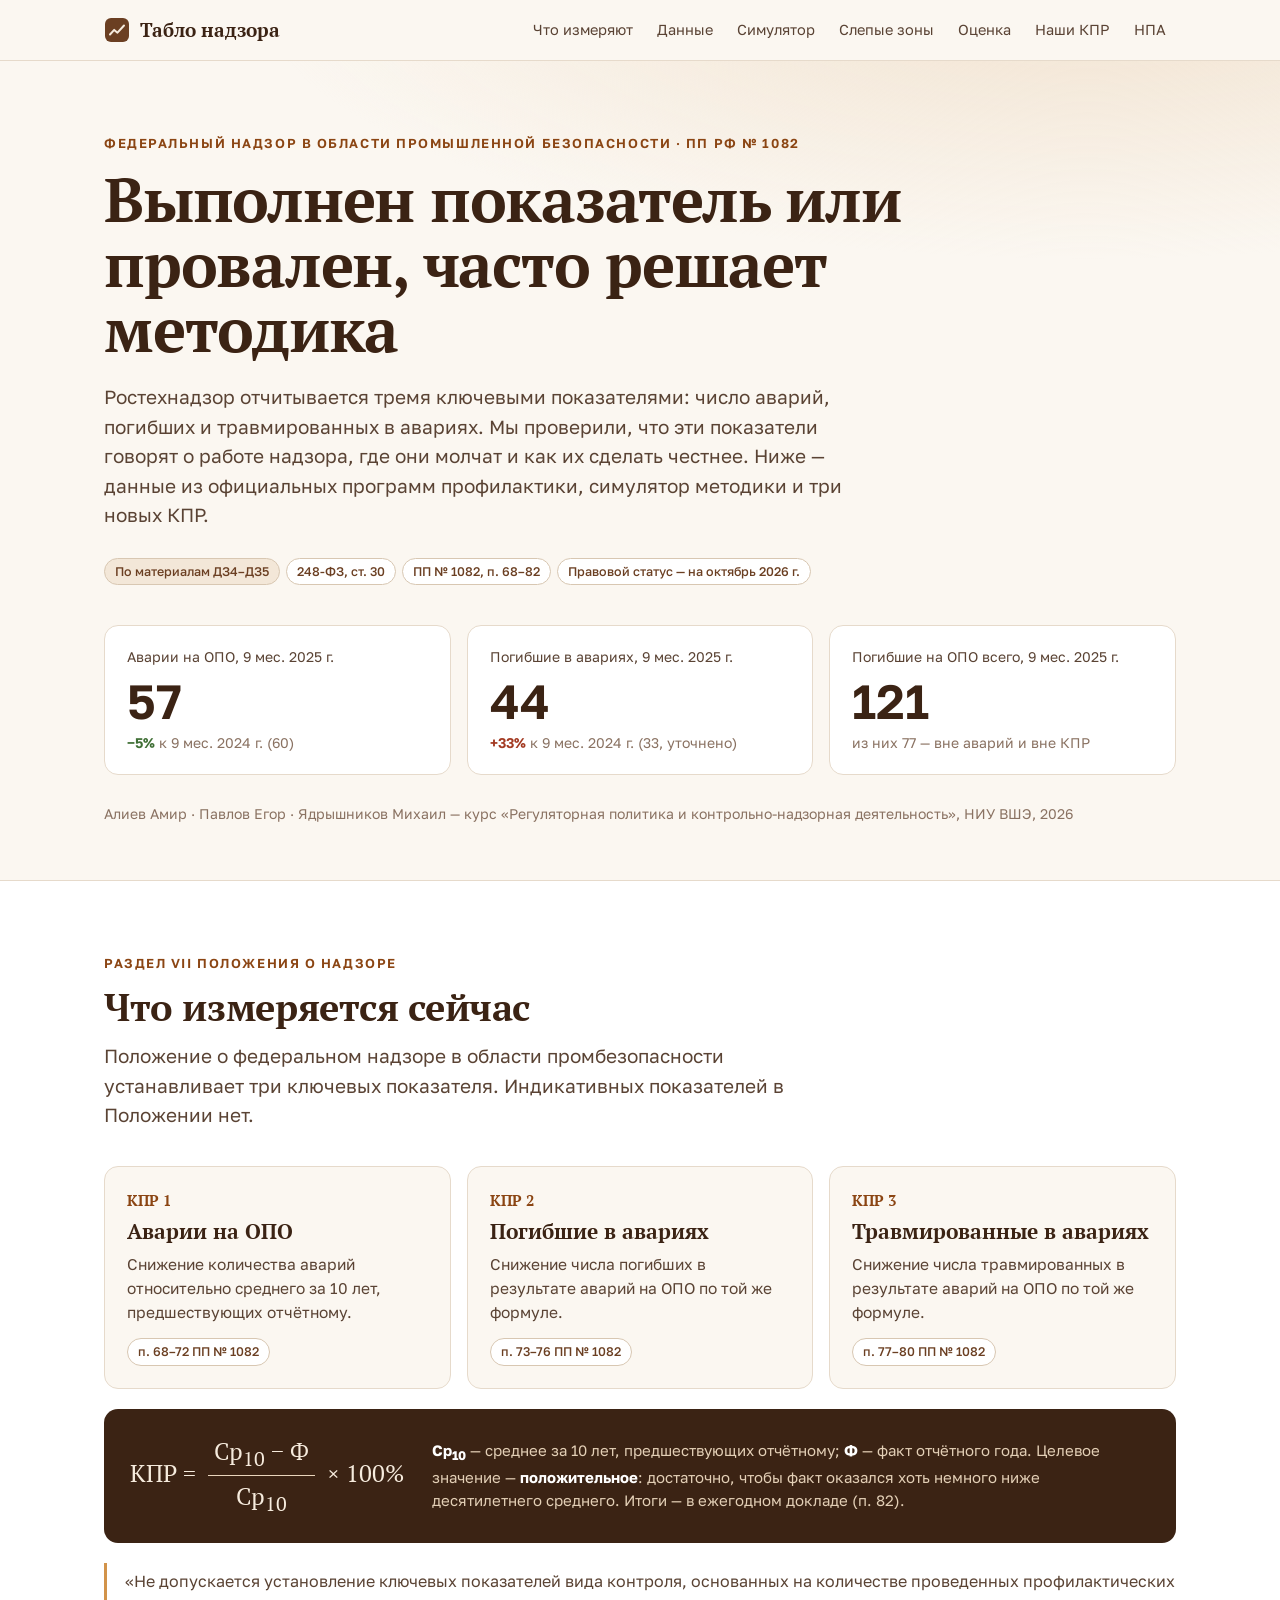
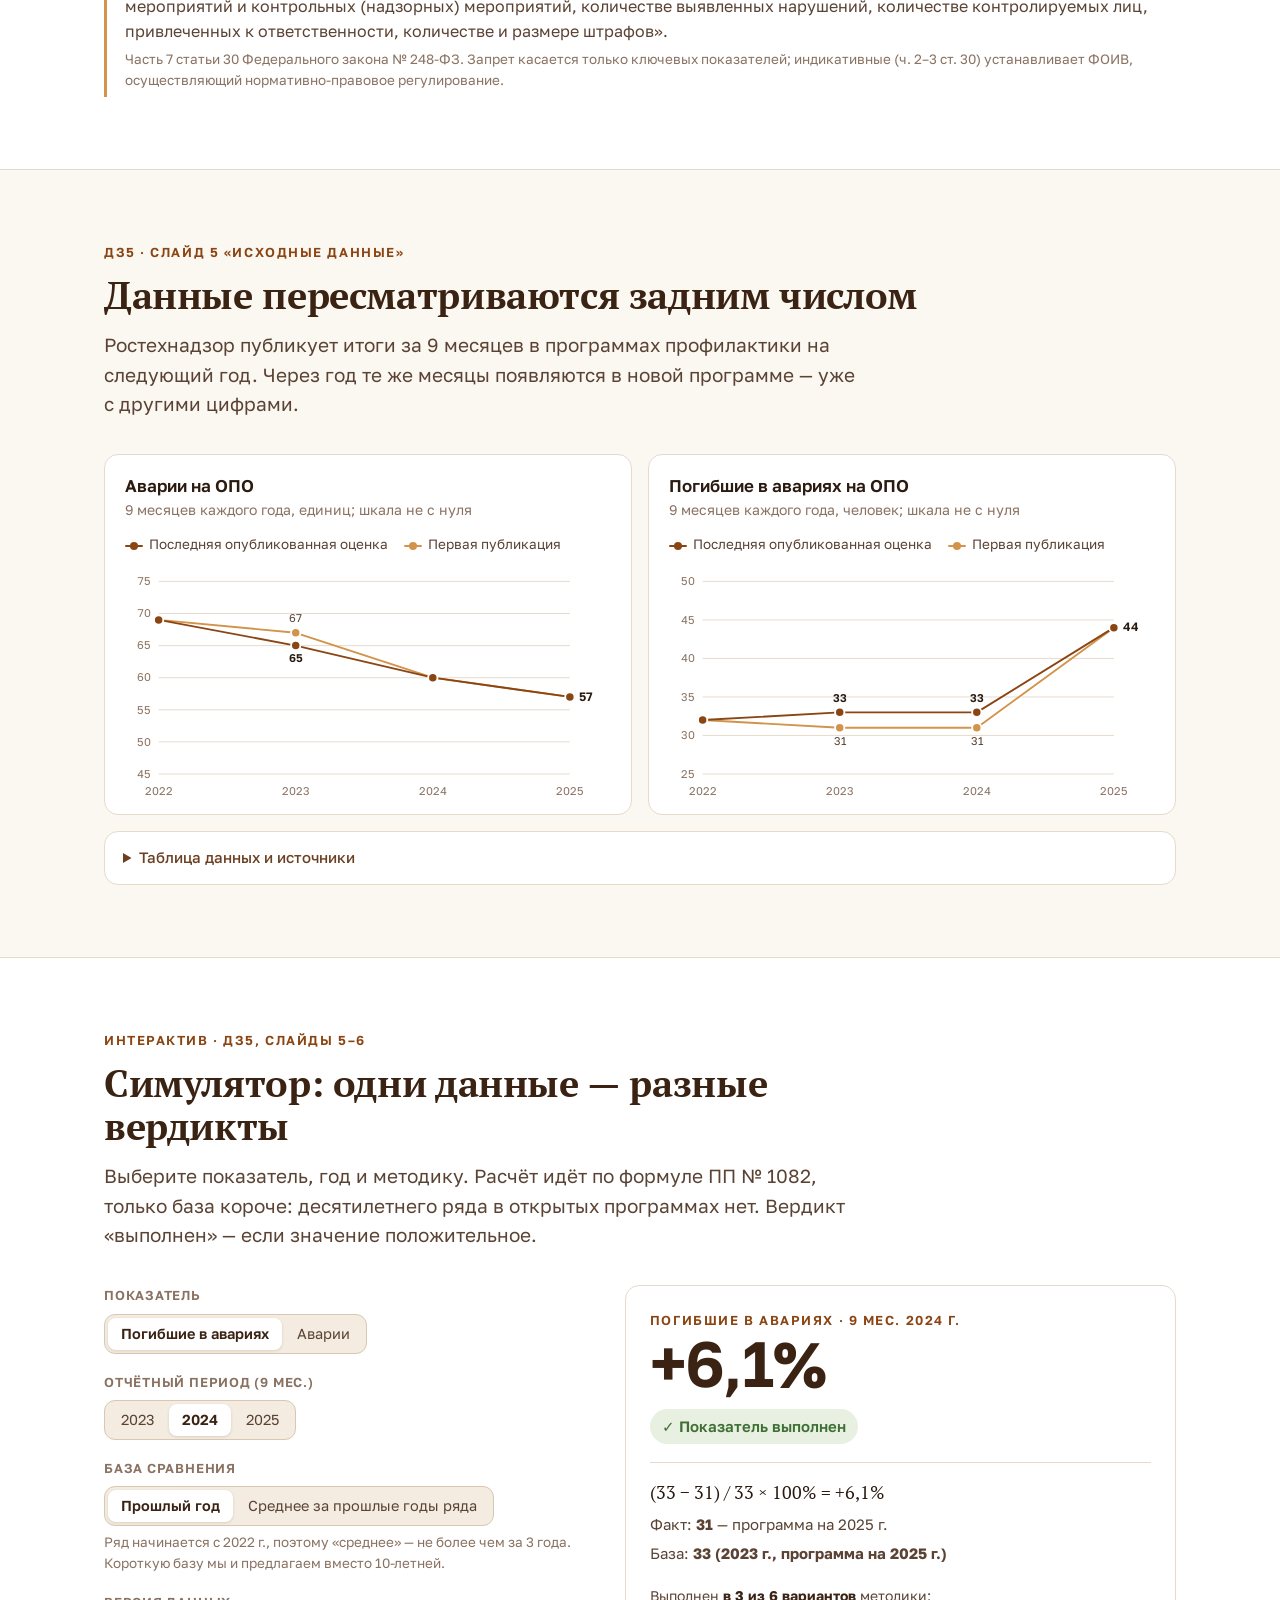
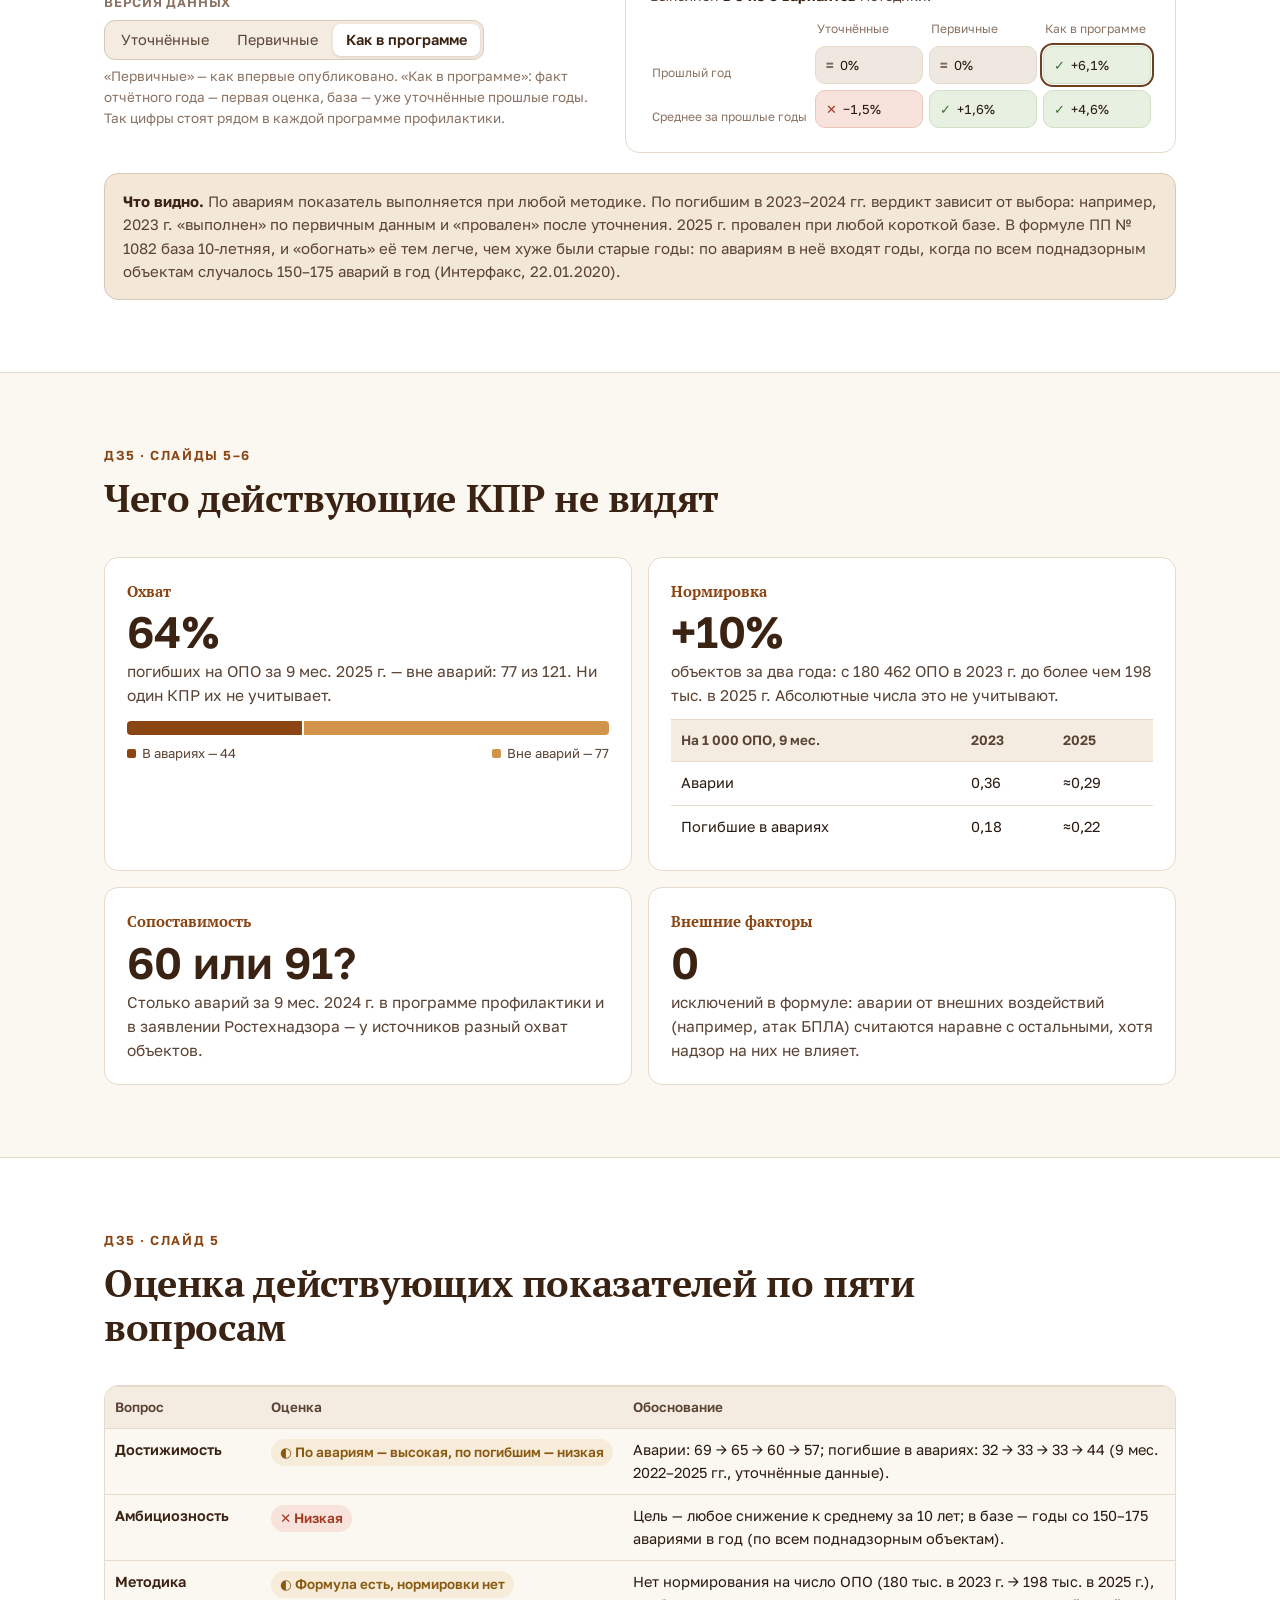
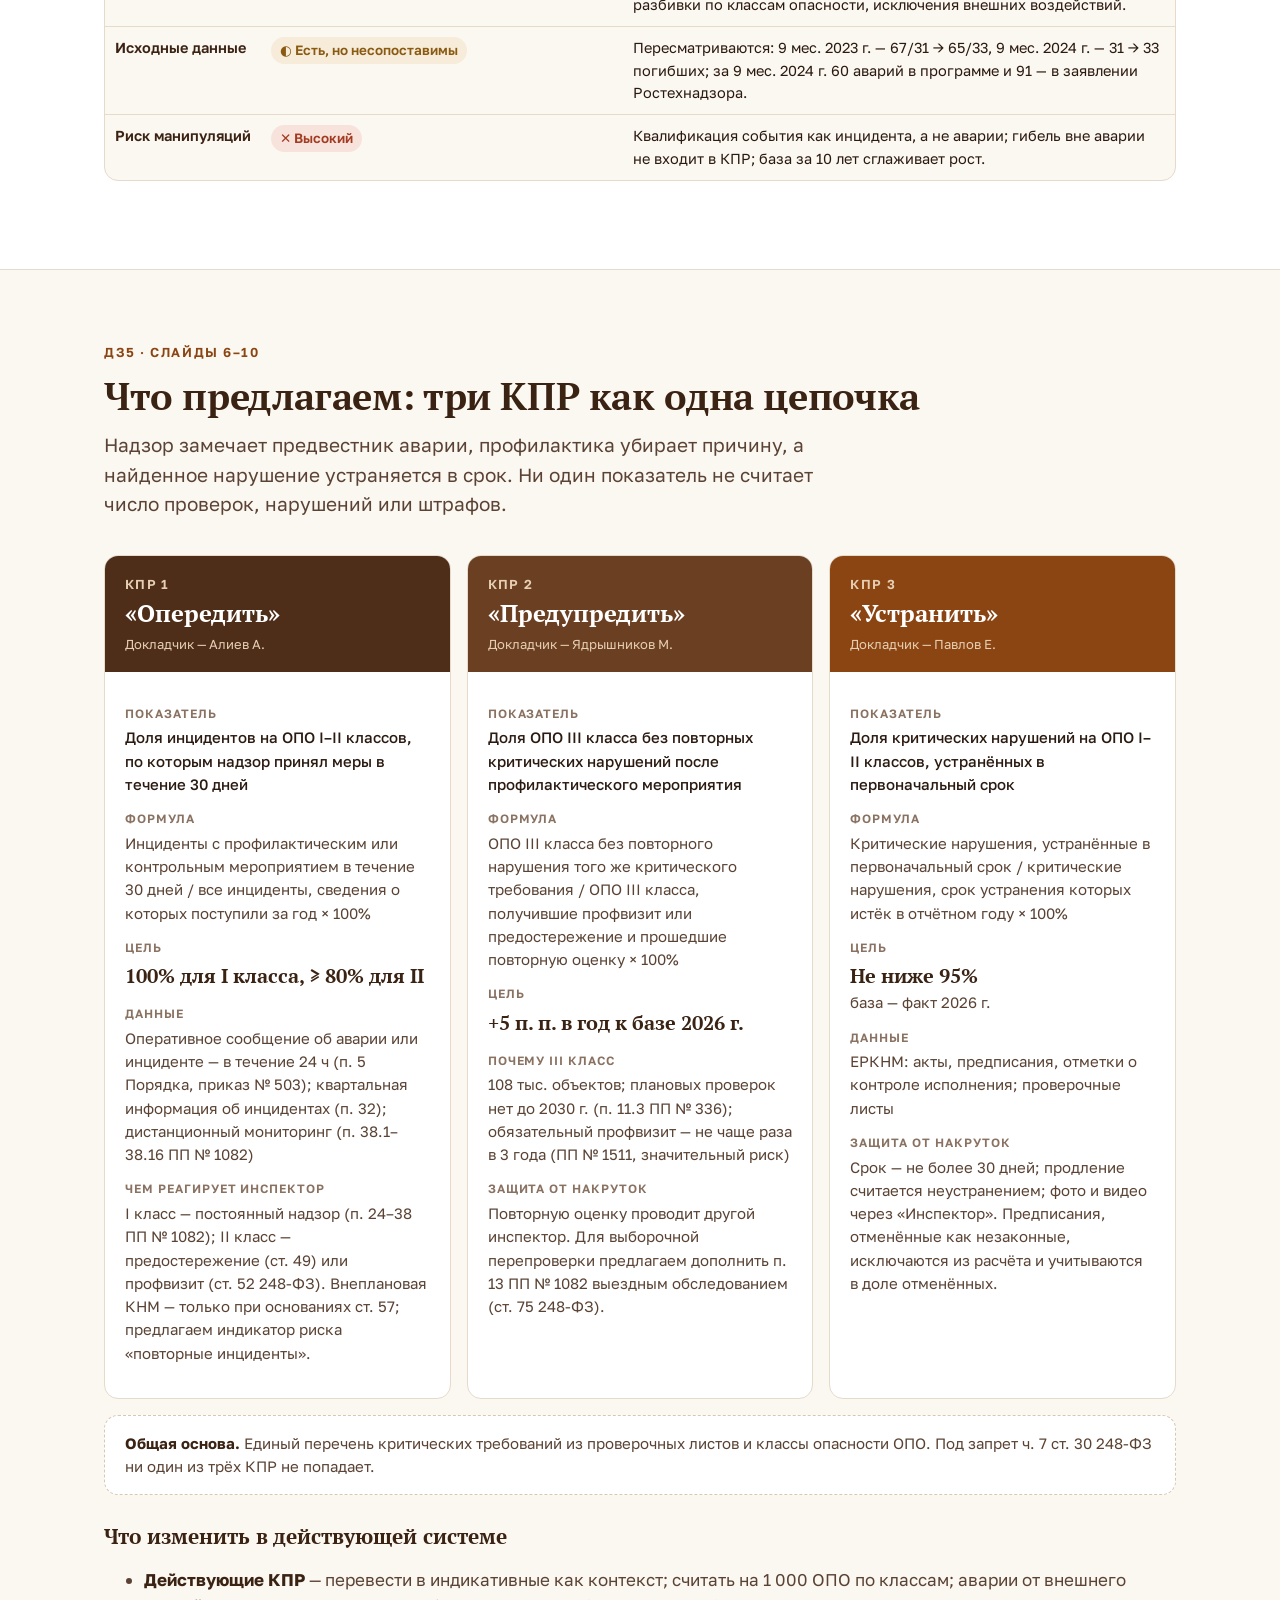
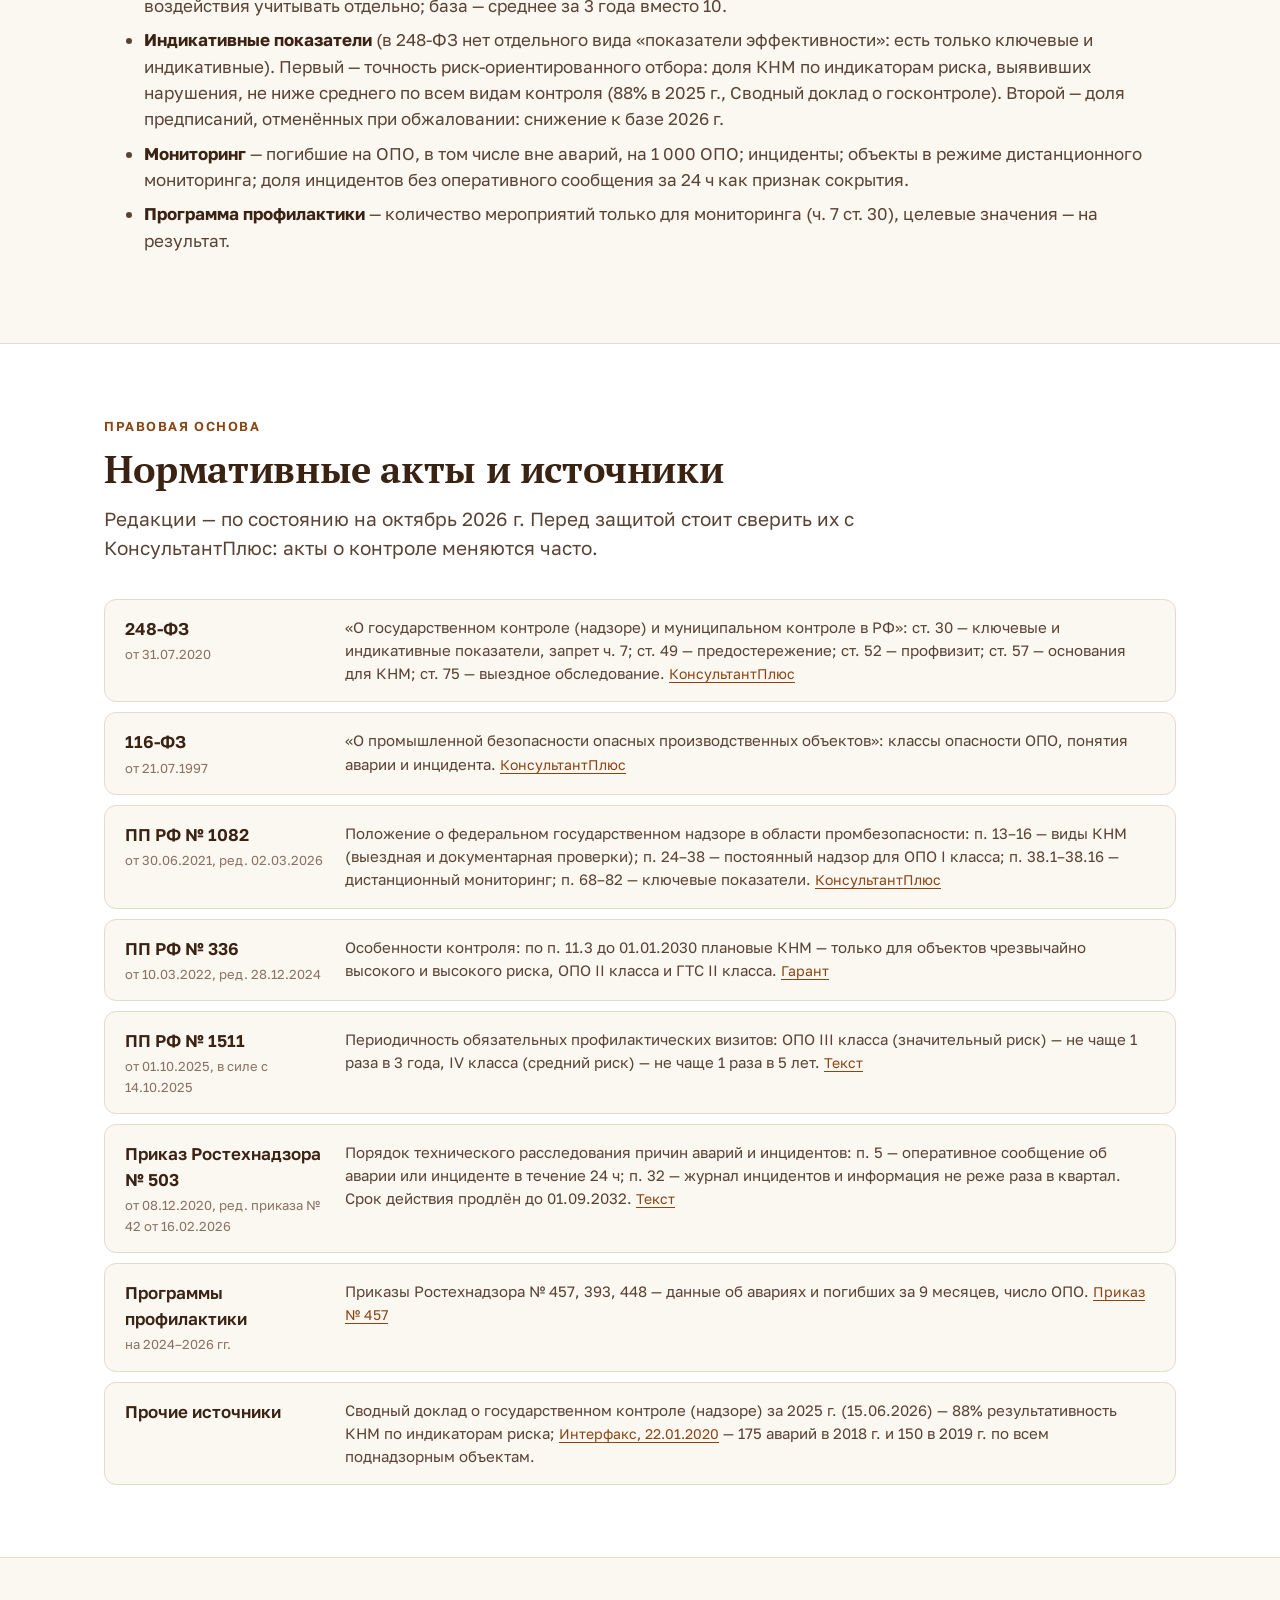
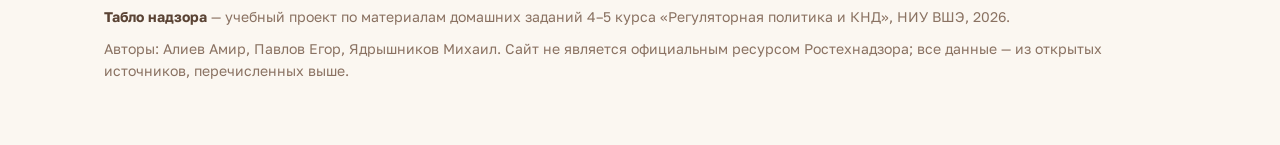
==== tablo-nadzora/index.html @ 127730d5 "Добавить «Табло надзора» — интерактивную оценку КПР надзора в области промбезопасности Co-Authored-B" ====
<!doctype html>
<html lang="ru">
<head>
<meta charset="utf-8">
<meta name="viewport" content="width=device-width, initial-scale=1">
<title>Табло надзора</title>
<meta name="description" content="Интерактивная оценка ключевых показателей федерального надзора в области промышленной безопасности (ПП РФ № 1082): данные, симулятор методики, предложения новых КПР.">
<meta name="color-scheme" content="light">
<link rel="preconnect" href="https://fonts.googleapis.com">
<link rel="preconnect" href="https://fonts.gstatic.com" crossorigin>
<link href="https://fonts.googleapis.com/css2?family=Golos+Text:wght@400;500;600;700&family=PT+Serif:wght@400;700&display=swap" rel="stylesheet">
<style>
:root{
  --bg:#FBF7F1; --surface:#FFFFFF; --surface-2:#F4ECE1; --surface-3:#EADCC9;
  --ink:#2A1A10; --ink-2:#5A4334; --muted:#8A7262; --hair:#E6DACB; --hair-2:#D8C7B2;
  --brown-900:#3B2314; --brown-800:#4E2E19; --brown-700:#6B3F22; --brown-600:#8B4513; --brown-400:#D2934A; --brown-100:#F3E7D8;
  --s1:#8B4513; --s2:#D2934A;
  --good:#3F6F35; --good-bg:#E8F0E1; --bad:#A33A22; --bad-bg:#F7E3DC; --zero:#7A6A5D; --zero-bg:#EFE8E0;
  --serif:'PT Serif', Georgia, serif; --sans:'Golos Text', system-ui, -apple-system, 'Segoe UI', Arial, sans-serif;
  --r:14px;
}
*{box-sizing:border-box}
html{scroll-behavior:smooth}
body{margin:0;background:var(--bg);color:var(--ink);font-family:var(--sans);font-size:17px;line-height:1.55;-webkit-font-smoothing:antialiased}
a{color:var(--brown-600);text-underline-offset:3px}
a:hover{color:var(--brown-900)}
.wrap{max-width:1120px;margin:0 auto;padding:0 24px}
h1,h2,h3{font-family:var(--serif);font-weight:700;color:var(--brown-900);margin:0}
h2{font-size:clamp(28px,4vw,38px);line-height:1.15;letter-spacing:-.01em}
h3{font-size:21px;line-height:1.25}
p{margin:0}
.eyebrow{font-size:13px;letter-spacing:.12em;text-transform:uppercase;font-weight:600;color:var(--brown-600)}
.lead{font-size:19px;color:var(--ink-2);max-width:760px}
.chip{display:inline-flex;align-items:center;gap:6px;font-size:12.5px;font-weight:500;color:var(--brown-700);background:var(--brown-100);border:1px solid var(--hair-2);border-radius:999px;padding:3px 10px;white-space:nowrap}
.chip.ref{background:var(--surface);}
.chips{display:flex;flex-wrap:wrap;gap:6px}

/* header */
header.top{position:sticky;top:0;z-index:20;background:rgba(251,247,241,.92);backdrop-filter:saturate(1.2) blur(8px);border-bottom:1px solid var(--hair)}
header.top .wrap{display:flex;align-items:center;gap:24px;height:60px}
.brand{display:flex;align-items:center;gap:10px;font-family:var(--serif);font-weight:700;font-size:19px;color:var(--brown-900);text-decoration:none;white-space:nowrap}
.brand svg{flex:none}
nav.sections{display:flex;gap:4px;overflow-x:auto;scrollbar-width:none;margin-left:auto}
nav.sections::-webkit-scrollbar{display:none}
nav.sections a{font-size:14.5px;color:var(--ink-2);text-decoration:none;padding:6px 10px;border-radius:8px;white-space:nowrap}
nav.sections a:hover{background:var(--surface-2);color:var(--brown-900)}

/* hero */
.hero{padding:72px 0 56px;border-bottom:1px solid var(--hair);background:
  radial-gradient(1200px 400px at 85% -10%, #F1E2CF 0%, rgba(241,226,207,0) 70%), var(--bg)}
.hero h1{font-size:clamp(36px,6vw,62px);line-height:1.05;letter-spacing:-.02em;margin:14px 0 20px;max-width:900px}
.hero .lead{margin-bottom:28px}
.tiles{display:grid;grid-template-columns:repeat(3,1fr);gap:16px;margin-top:40px}
.tile{background:var(--surface);border:1px solid var(--hair);border-radius:var(--r);padding:20px 22px}
.tile .lbl{font-size:14px;color:var(--ink-2)}
.tile .val{font-size:48px;font-weight:600;line-height:1.05;margin:8px 0 6px;color:var(--brown-900)}
.tile .delta{font-size:14px;color:var(--muted)}
.delta .up-bad{color:var(--bad);font-weight:600}
.delta .down-good{color:var(--good);font-weight:600}
.byline{margin-top:28px;font-size:14px;color:var(--muted)}

section.block{padding:72px 0;border-bottom:1px solid var(--hair)}
section.block.alt{background:var(--surface)}
.sec-head{display:grid;gap:12px;margin-bottom:36px;max-width:820px}

/* cards */
.grid3{display:grid;grid-template-columns:repeat(3,1fr);gap:16px}
.grid2{display:grid;grid-template-columns:repeat(2,1fr);gap:16px}
.card{background:var(--surface);border:1px solid var(--hair);border-radius:var(--r);padding:22px}
.alt .card{background:var(--bg)}
.card .num{font-family:var(--serif);font-size:15px;color:var(--brown-600);font-weight:700;margin-bottom:6px}
.card p{color:var(--ink-2);font-size:15.5px;margin-top:8px}
.card .chips{margin-top:14px}

.formula{margin-top:20px;background:var(--brown-900);color:#F6EBDD;border-radius:var(--r);padding:24px 26px;display:grid;grid-template-columns:auto 1fr;gap:28px;align-items:center}
.formula .f{font-family:var(--serif);font-size:clamp(18px,2.4vw,24px);white-space:nowrap}
.formula .f .frac{display:inline-flex;flex-direction:column;align-items:center;vertical-align:middle;margin:0 6px}
.formula .f .frac span:first-child{border-bottom:1.5px solid #E9D5BC;padding:0 6px 2px}
.formula .f .frac span:last-child{padding:2px 6px 0}
.formula .note{font-size:15px;color:#E3CFB6}
.formula .note b{color:#fff}

.quote{margin-top:20px;border-left:3px solid var(--brown-400);padding:6px 0 6px 18px;color:var(--ink-2);font-size:16px}
.quote cite{display:block;font-style:normal;font-size:13.5px;color:var(--muted);margin-top:6px}

/* charts */
.chart-card{background:var(--surface);border:1px solid var(--hair);border-radius:var(--r);padding:20px 20px 12px}
.chart-card h3{font-family:var(--sans);font-size:17px;font-weight:600;color:var(--ink)}
.chart-card .sub{font-size:14px;color:var(--muted);margin-top:2px}
.legend{display:flex;gap:16px;flex-wrap:wrap;font-size:13.5px;color:var(--ink-2);margin:14px 0 4px}
.legend i{display:inline-block;width:18px;height:2px;border-radius:2px;vertical-align:middle;margin-right:6px;position:relative}
.legend i::after{content:"";position:absolute;left:5px;top:-3px;width:8px;height:8px;border-radius:50%;background:inherit}
.chart{position:relative}
.chart svg{display:block;width:100%;height:auto;overflow:visible}
.chart .axis text{font-size:12px;fill:var(--muted);font-variant-numeric:tabular-nums}
.chart .grid line{stroke:var(--hair);stroke-width:1}
.tip{position:absolute;pointer-events:none;background:var(--brown-900);color:#F6EBDD;font-size:13px;line-height:1.45;padding:9px 11px;border-radius:9px;min-width:190px;opacity:0;transform:translate(-50%,-110%);transition:opacity .12s;box-shadow:0 6px 20px rgba(59,35,20,.18);z-index:5}
.tip b{color:#fff}
.tip .row{display:flex;justify-content:space-between;gap:14px}
.tip .k{display:inline-block;width:8px;height:8px;border-radius:50%;margin-right:6px}
.tip .src{color:#D9C2A6;font-size:12px;margin-top:4px}
.toolbar{display:flex;flex-wrap:wrap;gap:12px 20px;align-items:center;margin-bottom:18px}
.toolbar .lab{font-size:14px;color:var(--ink-2);font-weight:500}

details.table{margin-top:16px;background:var(--surface);border:1px solid var(--hair);border-radius:var(--r);padding:0 18px}
details.table summary{cursor:pointer;padding:14px 0;font-size:15px;font-weight:500;color:var(--brown-700)}
table{width:100%;border-collapse:collapse;font-size:14.5px}
th,td{text-align:left;padding:10px 10px;border-top:1px solid var(--hair);vertical-align:top}
th{font-weight:600;color:var(--ink-2);background:var(--surface-2);font-size:13.5px}
td.n{font-variant-numeric:tabular-nums;white-space:nowrap}
.tbl-wrap{overflow-x:auto;margin-bottom:16px}

/* segmented control */
.seg{display:inline-flex;background:var(--surface-2);border:1px solid var(--hair-2);border-radius:11px;padding:3px;gap:2px;flex-wrap:wrap}
.seg button{font:inherit;font-size:14.5px;border:0;background:transparent;color:var(--ink-2);padding:7px 13px;border-radius:8px;cursor:pointer;line-height:1.25;text-align:left}
.seg button:hover{color:var(--brown-900);background:rgba(255,255,255,.6)}
.seg button[aria-pressed="true"]{background:var(--surface);color:var(--brown-900);font-weight:600;box-shadow:0 1px 3px rgba(59,35,20,.14)}
.seg button:focus-visible,.cell:focus-visible{outline:2px solid var(--brown-600);outline-offset:2px}

/* simulator */
.sim{display:grid;grid-template-columns:minmax(0,1fr) minmax(0,1.1fr);gap:20px;align-items:start}
.controls{display:grid;gap:18px}
.ctl .lab{display:block;font-size:13px;letter-spacing:.06em;text-transform:uppercase;color:var(--muted);font-weight:600;margin-bottom:8px}
.ctl .hint{font-size:13.5px;color:var(--muted);margin-top:6px}
.result{background:var(--surface);border:1px solid var(--hair);border-radius:var(--r);padding:24px}
.result .big{font-size:64px;font-weight:600;line-height:1;color:var(--brown-900);letter-spacing:-.02em}
.verdict{display:inline-flex;align-items:center;gap:8px;font-weight:600;font-size:15px;padding:6px 12px;border-radius:999px;margin-top:14px}
.verdict.ok{background:var(--good-bg);color:var(--good)}
.verdict.fail{background:var(--bad-bg);color:var(--bad)}
.verdict.zero{background:var(--zero-bg);color:var(--zero)}
.calc{margin-top:18px;font-size:15px;color:var(--ink-2);border-top:1px solid var(--hair);padding-top:16px;display:grid;gap:6px}
.calc .f{font-family:var(--serif);font-size:18px;color:var(--ink)}
.calc small{color:var(--muted);font-size:13px}
.matrix{margin-top:20px}
.matrix .mh{font-size:14px;color:var(--ink-2);margin-bottom:10px}
.matrix .mh b{color:var(--brown-900)}
.mgrid{display:grid;grid-template-columns:auto repeat(3,1fr);gap:6px;font-size:13px}
.mgrid .hd{color:var(--muted);font-size:12px;padding:4px 2px;align-self:end;line-height:1.25}
.cell{border:1px solid var(--hair);border-radius:10px;padding:8px 10px;background:var(--surface);cursor:pointer;font:inherit;font-size:13px;text-align:left;display:flex;align-items:center;gap:6px;font-variant-numeric:tabular-nums;color:var(--ink)}
.cell.ok{background:var(--good-bg);border-color:#CFE0C4}
.cell.fail{background:var(--bad-bg);border-color:#EBC8BC}
.cell.zero{background:var(--zero-bg)}
.cell.sel{outline:2px solid var(--brown-700);outline-offset:1px}
.cell .ic{font-weight:700}
.cell.ok .ic{color:var(--good)} .cell.fail .ic{color:var(--bad)} .cell.zero .ic{color:var(--zero)}
.callout{margin-top:20px;background:var(--brown-100);border:1px solid var(--hair-2);border-radius:var(--r);padding:16px 18px;font-size:15px;color:var(--ink-2)}
.callout b{color:var(--brown-900)}

/* blind spots */
.spot .big{font-size:44px;font-weight:600;line-height:1.05;color:var(--brown-900);margin:6px 0 4px}
.stack{display:flex;height:14px;gap:2px;margin:14px 0 8px}
.stack span{display:block;height:100%}
.stack span:first-child{border-radius:4px 0 0 4px}
.stack span:last-child{border-radius:0 4px 4px 0}
.stack-l{display:flex;justify-content:space-between;font-size:13px;color:var(--ink-2);gap:10px}
.stack-l i{display:inline-block;width:9px;height:9px;border-radius:2px;margin-right:6px;vertical-align:0}

/* assessment table */
.assess td:first-child{font-weight:600;color:var(--brown-900);white-space:nowrap}
.mark{display:inline-flex;align-items:center;gap:6px;font-weight:600;font-size:13.5px;padding:3px 9px;border-radius:999px;white-space:nowrap}
.mark.ok{background:var(--good-bg);color:var(--good)}
.mark.mid{background:#F6ECD9;color:#8A5A12}
.mark.fail{background:var(--bad-bg);color:var(--bad)}

/* proposals */
.chain{display:grid;grid-template-columns:repeat(3,1fr);gap:16px;position:relative}
.kpr{background:var(--surface);border:1px solid var(--hair);border-radius:var(--r);overflow:hidden;display:flex;flex-direction:column}
.kpr .hd{background:var(--brown-800);color:#F6EBDD;padding:18px 20px}
.kpr:nth-child(2) .hd{background:var(--brown-700)}
.kpr:nth-child(3) .hd{background:var(--brown-600)}
.kpr .hd .n{font-size:13px;letter-spacing:.1em;text-transform:uppercase;color:#E6CFB2;font-weight:600}
.kpr .hd h3{color:#fff;font-size:24px;margin-top:4px}
.kpr .hd .who{font-size:13px;color:#E6CFB2;margin-top:6px}
.kpr .bd{padding:18px 20px;display:grid;gap:14px;font-size:15px;color:var(--ink-2)}
.kpr dt{font-size:12px;letter-spacing:.08em;text-transform:uppercase;color:var(--muted);font-weight:600;margin-bottom:3px}
.kpr dd{margin:0}
.kpr dd.def{color:var(--ink);font-weight:500}
.kpr .target{font-family:var(--serif);font-size:20px;color:var(--brown-900);font-weight:700}
.basis{margin-top:16px;background:var(--surface);border:1px dashed var(--hair-2);border-radius:var(--r);padding:16px 20px;font-size:15px;color:var(--ink-2)}
.basis b{color:var(--brown-900)}
.recs{margin-top:28px}
.recs li{margin:8px 0;color:var(--ink-2)}
.recs li b{color:var(--brown-900)}

/* law */
.law-list{display:grid;gap:10px}
.law{display:grid;grid-template-columns:200px 1fr;gap:20px;background:var(--surface);border:1px solid var(--hair);border-radius:12px;padding:16px 20px}
.alt .law{background:var(--bg)}
.law .ttl{font-weight:600;color:var(--brown-900)}
.law .ttl small{display:block;font-weight:400;color:var(--muted);font-size:13px;margin-top:2px}
.law .txt{font-size:15px;color:var(--ink-2)}
.law .txt a{font-size:14px}

footer{padding:48px 0 64px;font-size:14px;color:var(--muted)}
footer .wrap{display:grid;gap:10px}
footer b{color:var(--ink-2)}

@media (max-width:900px){
  .tiles,.grid3,.chain{grid-template-columns:1fr}
  .grid2,.sim{grid-template-columns:1fr}
  .formula{grid-template-columns:1fr;gap:14px}
  .law{grid-template-columns:1fr;gap:6px}
  nav.sections{display:none}
}
@media (max-width:560px){
  .wrap{padding:0 16px}
  body{font-size:16px}
  .hero{padding:44px 0 40px}
  section.block{padding:52px 0}
  .tile .val{font-size:40px}
  .result .big{font-size:52px}
  .formula .f{white-space:normal}
  .mgrid{grid-template-columns:repeat(3,1fr)}
  .mgrid .hd.rowh{grid-column:1/-1;padding-top:8px}
  .mgrid .hd.corner{display:none}
  .seg{display:flex}
  .seg button{flex:1 1 auto}
}
@media (prefers-reduced-motion:reduce){html{scroll-behavior:auto}.tip{transition:none}}
</style>
</head>
<body>

<header class="top">
  <div class="wrap">
    <a class="brand" href="#top" aria-label="Табло надзора — в начало">
      <svg width="26" height="26" viewBox="0 0 26 26" aria-hidden="true"><rect x="1" y="1" width="24" height="24" rx="6" fill="#6B3F22"/><path d="M6 17.5l4.2-4.6 3.3 2.8L20 8.5" fill="none" stroke="#F6EBDD" stroke-width="2" stroke-linecap="round" stroke-linejoin="round"/></svg>
      Табло надзора
    </a>
    <nav class="sections" aria-label="Разделы">
      <a href="#kpr">Что измеряют</a>
      <a href="#data">Данные</a>
      <a href="#sim">Симулятор</a>
      <a href="#spots">Слепые зоны</a>
      <a href="#assess">Оценка</a>
      <a href="#ours">Наши КПР</a>
      <a href="#law">НПА</a>
    </nav>
  </div>
</header>

<main id="top">
<section class="hero">
  <div class="wrap">
    <div class="eyebrow">Федеральный надзор в области промышленной безопасности · ПП РФ № 1082</div>
    <h1>Выполнен показатель или провален, часто решает методика</h1>
    <p class="lead">Ростехнадзор отчитывается тремя ключевыми показателями: число аварий, погибших и травмированных в авариях. Мы проверили, что эти показатели говорят о работе надзора, где они молчат и как их сделать честнее. Ниже — данные из официальных программ профилактики, симулятор методики и три новых КПР.</p>
    <div class="chips">
      <span class="chip">По материалам ДЗ4–ДЗ5</span>
      <span class="chip ref">248-ФЗ, ст. 30</span>
      <span class="chip ref">ПП № 1082, п. 68–82</span>
      <span class="chip ref">Правовой статус — на октябрь 2026 г.</span>
    </div>

    <div class="tiles" role="list">
      <div class="tile" role="listitem">
        <div class="lbl">Аварии на ОПО, 9 мес. 2025 г.</div>
        <div class="val">57</div>
        <div class="delta"><span class="down-good">−5%</span> к 9 мес. 2024 г. (60)</div>
      </div>
      <div class="tile" role="listitem">
        <div class="lbl">Погибшие в авариях, 9 мес. 2025 г.</div>
        <div class="val">44</div>
        <div class="delta"><span class="up-bad">+33%</span> к 9 мес. 2024 г. (33, уточнено)</div>
      </div>
      <div class="tile" role="listitem">
        <div class="lbl">Погибшие на ОПО всего, 9 мес. 2025 г.</div>
        <div class="val">121</div>
        <div class="delta">из них 77 — вне аварий и вне КПР</div>
      </div>
    </div>
    <p class="byline">Алиев Амир · Павлов Егор · Ядрышников Михаил — курс «Регуляторная политика и контрольно-надзорная деятельность», НИУ ВШЭ, 2026</p>
  </div>
</section>

<section class="block alt" id="kpr">
  <div class="wrap">
    <div class="sec-head">
      <div class="eyebrow">Раздел VII Положения о надзоре</div>
      <h2>Что измеряется сейчас</h2>
      <p class="lead">Положение о федеральном надзоре в области промбезопасности устанавливает три ключевых показателя. Индикативных показателей в Положении нет.</p>
    </div>
    <div class="grid3">
      <div class="card">
        <div class="num">КПР 1</div>
        <h3>Аварии на ОПО</h3>
        <p>Снижение количества аварий относительно среднего за 10 лет, предшествующих отчётному.</p>
        <div class="chips"><span class="chip ref">п. 68–72 ПП № 1082</span></div>
      </div>
      <div class="card">
        <div class="num">КПР 2</div>
        <h3>Погибшие в авариях</h3>
        <p>Снижение числа погибших в результате аварий на ОПО по той же формуле.</p>
        <div class="chips"><span class="chip ref">п. 73–76 ПП № 1082</span></div>
      </div>
      <div class="card">
        <div class="num">КПР 3</div>
        <h3>Травмированные в авариях</h3>
        <p>Снижение числа травмированных в результате аварий на ОПО по той же формуле.</p>
        <div class="chips"><span class="chip ref">п. 77–80 ПП № 1082</span></div>
      </div>
    </div>

    <div class="formula" role="group" aria-label="Формула ключевых показателей">
      <div class="f">КПР =
        <span class="frac"><span>Ср<sub>10</sub> − Ф</span><span>Ср<sub>10</sub></span></span> × 100%
      </div>
      <div class="note"><b>Ср<sub>10</sub></b> — среднее за 10 лет, предшествующих отчётному; <b>Ф</b> — факт отчётного года. Целевое значение — <b>положительное</b>: достаточно, чтобы факт оказался хоть немного ниже десятилетнего среднего. Итоги — в ежегодном докладе (п. 82).</div>
    </div>

    <div class="quote">«Не допускается установление ключевых показателей вида контроля, основанных на количестве проведенных профилактических мероприятий и контрольных (надзорных) мероприятий, количестве выявленных нарушений, количестве контролируемых лиц, привлеченных к ответственности, количестве и размере штрафов».
      <cite>Часть 7 статьи 30 Федерального закона № 248-ФЗ. Запрет касается только ключевых показателей; индикативные (ч. 2–3 ст. 30) устанавливает ФОИВ, осуществляющий нормативно-правовое регулирование.</cite>
    </div>
  </div>
</section>

<section class="block" id="data">
  <div class="wrap">
    <div class="sec-head">
      <div class="eyebrow">ДЗ5 · слайд 5 «Исходные данные»</div>
      <h2>Данные пересматриваются задним числом</h2>
      <p class="lead">Ростехнадзор публикует итоги за 9 месяцев в программах профилактики на следующий год. Через год те же месяцы появляются в новой программе — уже с другими цифрами.</p>
    </div>
    <div class="grid2">
      <div class="chart-card">
        <h3>Аварии на ОПО</h3>
        <div class="sub">9 месяцев каждого года, единиц; шкала не с нуля</div>
        <div class="legend"><span><i style="background:var(--s1)"></i>Последняя опубликованная оценка</span><span><i style="background:var(--s2)"></i>Первая публикация</span></div>
        <div class="chart" id="ch-acc"></div>
      </div>
      <div class="chart-card">
        <h3>Погибшие в авариях на ОПО</h3>
        <div class="sub">9 месяцев каждого года, человек; шкала не с нуля</div>
        <div class="legend"><span><i style="background:var(--s1)"></i>Последняя опубликованная оценка</span><span><i style="background:var(--s2)"></i>Первая публикация</span></div>
        <div class="chart" id="ch-dead"></div>
      </div>
    </div>
    <details class="table">
      <summary>Таблица данных и источники</summary>
      <div class="tbl-wrap">
      <table>
        <thead><tr><th>Период</th><th>Аварии: первая публикация</th><th>Аварии: последняя</th><th>Погибшие: первая публикация</th><th>Погибшие: последняя</th><th>Где опубликовано</th></tr></thead>
        <tbody id="data-tbody"></tbody>
      </table>
      </div>
      <p style="font-size:13.5px;color:var(--muted);margin-bottom:16px">Источник: программы профилактики рисков причинения вреда Ростехнадзора на 2024, 2025 и 2026 гг. (приказы № 457, 393, 448). Для 2022 г. и аварий 2024–2025 гг. пересмотров в этих программах мы не нашли — последняя оценка совпадает с первой.</p>
    </details>
  </div>
</section>

<section class="block alt" id="sim">
  <div class="wrap">
    <div class="sec-head">
      <div class="eyebrow">Интерактив · ДЗ5, слайды 5–6</div>
      <h2>Симулятор: одни данные — разные вердикты</h2>
      <p class="lead">Выберите показатель, год и методику. Расчёт идёт по формуле ПП № 1082, только база короче: десятилетнего ряда в открытых программах нет. Вердикт «выполнен» — если значение положительное.</p>
    </div>

    <div class="sim">
      <div class="controls">
        <div class="ctl">
          <span class="lab" id="l-ind">Показатель</span>
          <div class="seg" role="group" aria-labelledby="l-ind" data-k="ind">
            <button type="button" data-v="dead" aria-pressed="true">Погибшие в авариях</button>
            <button type="button" data-v="acc" aria-pressed="false">Аварии</button>
          </div>
        </div>
        <div class="ctl">
          <span class="lab" id="l-year">Отчётный период (9 мес.)</span>
          <div class="seg" role="group" aria-labelledby="l-year" data-k="year">
            <button type="button" data-v="2023" aria-pressed="false">2023</button>
            <button type="button" data-v="2024" aria-pressed="true">2024</button>
            <button type="button" data-v="2025" aria-pressed="false">2025</button>
          </div>
        </div>
        <div class="ctl">
          <span class="lab" id="l-base">База сравнения</span>
          <div class="seg" role="group" aria-labelledby="l-base" data-k="base">
            <button type="button" data-v="prev" aria-pressed="true">Прошлый год</button>
            <button type="button" data-v="avg" aria-pressed="false">Среднее за прошлые годы ряда</button>
          </div>
          <div class="hint">Ряд начинается с 2022 г., поэтому «среднее» — не более чем за 3 года. Короткую базу мы и предлагаем вместо 10-летней.</div>
        </div>
        <div class="ctl">
          <span class="lab" id="l-ver">Версия данных</span>
          <div class="seg" role="group" aria-labelledby="l-ver" data-k="ver">
            <button type="button" data-v="rev" aria-pressed="false">Уточнённые</button>
            <button type="button" data-v="first" aria-pressed="false">Первичные</button>
            <button type="button" data-v="mix" aria-pressed="true">Как в программе</button>
          </div>
          <div class="hint">«Первичные» — как впервые опубликовано. «Как в программе»: факт отчётного года — первая оценка, база — уже уточнённые прошлые годы. Так цифры стоят рядом в каждой программе профилактики.</div>
        </div>
      </div>

      <div class="result" aria-live="polite">
        <div class="eyebrow" id="r-title">Погибшие в авариях · 2024</div>
        <div class="big" id="r-val">+6,1%</div>
        <div class="verdict ok" id="r-verdict">✓ Показатель выполнен</div>
        <div class="calc" id="r-calc"></div>
        <div class="matrix">
          <div class="mh" id="r-sum"></div>
          <div class="mgrid" id="r-grid"></div>
        </div>
      </div>
    </div>

    <div class="callout"><b>Что видно.</b> По авариям показатель выполняется при любой методике. По погибшим в 2023–2024 гг. вердикт зависит от выбора: например, 2023 г. «выполнен» по первичным данным и «провален» после уточнения. 2025 г. провален при любой короткой базе. В формуле ПП № 1082 база 10-летняя, и «обогнать» её тем легче, чем хуже были старые годы: по авариям в неё входят годы, когда по всем поднадзорным объектам случалось 150–175 аварий в год (Интерфакс, 22.01.2020).</div>
  </div>
</section>

<section class="block" id="spots">
  <div class="wrap">
    <div class="sec-head">
      <div class="eyebrow">ДЗ5 · слайды 5–6</div>
      <h2>Чего действующие КПР не видят</h2>
    </div>
    <div class="grid2">
      <div class="card spot">
        <div class="num">Охват</div>
        <div class="big">64%</div>
        <p style="margin-top:0">погибших на ОПО за 9 мес. 2025 г. — вне аварий: 77 из 121. Ни один КПР их не учитывает.</p>
        <div class="stack" role="img" aria-label="44 погибших в авариях, 77 вне аварий">
          <span style="flex:44;background:var(--s1)"></span><span style="flex:77;background:var(--s2)"></span>
        </div>
        <div class="stack-l"><span><i style="background:var(--s1)"></i>В авариях — 44</span><span><i style="background:var(--s2)"></i>Вне аварий — 77</span></div>
      </div>
      <div class="card spot">
        <div class="num">Нормировка</div>
        <div class="big">+10%</div>
        <p style="margin-top:0">объектов за два года: с 180 462 ОПО в 2023 г. до более чем 198 тыс. в 2025 г. Абсолютные числа это не учитывают.</p>
        <div class="tbl-wrap" style="margin:12px 0 0">
        <table>
          <thead><tr><th>На 1 000 ОПО, 9 мес.</th><th>2023</th><th>2025</th></tr></thead>
          <tbody>
            <tr><td>Аварии</td><td class="n">0,36</td><td class="n">≈0,29</td></tr>
            <tr><td>Погибшие в авариях</td><td class="n">0,18</td><td class="n">≈0,22</td></tr>
          </tbody>
        </table>
        </div>
      </div>
      <div class="card spot">
        <div class="num">Сопоставимость</div>
        <div class="big">60 или 91?</div>
        <p style="margin-top:0">Столько аварий за 9 мес. 2024 г. в программе профилактики и в заявлении Ростехнадзора — у источников разный охват объектов.</p>
      </div>
      <div class="card spot">
        <div class="num">Внешние факторы</div>
        <div class="big">0</div>
        <p style="margin-top:0">исключений в формуле: аварии от внешних воздействий (например, атак БПЛА) считаются наравне с остальными, хотя надзор на них не влияет.</p>
      </div>
    </div>
  </div>
</section>

<section class="block alt" id="assess">
  <div class="wrap">
    <div class="sec-head">
      <div class="eyebrow">ДЗ5 · слайд 5</div>
      <h2>Оценка действующих показателей по пяти вопросам</h2>
    </div>
    <div class="tbl-wrap" style="background:var(--bg);border:1px solid var(--hair);border-radius:var(--r)">
    <table class="assess">
      <thead><tr><th>Вопрос</th><th>Оценка</th><th>Обоснование</th></tr></thead>
      <tbody>
        <tr><td>Достижимость</td><td><span class="mark mid">◐ По авариям — высокая, по погибшим — низкая</span></td><td>Аварии: 69 → 65 → 60 → 57; погибшие в авариях: 32 → 33 → 33 → 44 (9 мес. 2022–2025 гг., уточнённые данные).</td></tr>
        <tr><td>Амбициозность</td><td><span class="mark fail">✕ Низкая</span></td><td>Цель — любое снижение к среднему за 10 лет; в базе — годы со 150–175 авариями в год (по всем поднадзорным объектам).</td></tr>
        <tr><td>Методика</td><td><span class="mark mid">◐ Формула есть, нормировки нет</span></td><td>Нет нормирования на число ОПО (180 тыс. в 2023 г. → 198 тыс. в 2025 г.), разбивки по классам опасности, исключения внешних воздействий.</td></tr>
        <tr><td>Исходные данные</td><td><span class="mark mid">◐ Есть, но несопоставимы</span></td><td>Пересматриваются: 9 мес. 2023 г. — 67/31 → 65/33, 9 мес. 2024 г. — 31 → 33 погибших; за 9 мес. 2024 г. 60 аварий в программе и 91 — в заявлении Ростехнадзора.</td></tr>
        <tr><td>Риск манипуляций</td><td><span class="mark fail">✕ Высокий</span></td><td>Квалификация события как инцидента, а не аварии; гибель вне аварии не входит в КПР; база за 10 лет сглаживает рост.</td></tr>
      </tbody>
    </table>
    </div>
  </div>
</section>

<section class="block" id="ours">
  <div class="wrap">
    <div class="sec-head">
      <div class="eyebrow">ДЗ5 · слайды 6–10</div>
      <h2>Что предлагаем: три КПР как одна цепочка</h2>
      <p class="lead">Надзор замечает предвестник аварии, профилактика убирает причину, а найденное нарушение устраняется в срок. Ни один показатель не считает число проверок, нарушений или штрафов.</p>
    </div>

    <div class="chain">
      <article class="kpr">
        <div class="hd"><div class="n">КПР 1</div><h3>«Опередить»</h3><div class="who">Докладчик — Алиев А.</div></div>
        <dl class="bd">
          <div><dt>Показатель</dt><dd class="def">Доля инцидентов на ОПО I–II классов, по которым надзор принял меры в течение 30 дней</dd></div>
          <div><dt>Формула</dt><dd>Инциденты с профилактическим или контрольным мероприятием в течение 30 дней / все инциденты, сведения о которых поступили за год × 100%</dd></div>
          <div><dt>Цель</dt><dd class="target">100% для I класса, ≥ 80% для II</dd></div>
          <div><dt>Данные</dt><dd>Оперативное сообщение об аварии или инциденте — в течение 24 ч (п. 5 Порядка, приказ № 503); квартальная информация об инцидентах (п. 32); дистанционный мониторинг (п. 38.1–38.16 ПП № 1082)</dd></div>
          <div><dt>Чем реагирует инспектор</dt><dd>I класс — постоянный надзор (п. 24–38 ПП № 1082); II класс — предостережение (ст. 49) или профвизит (ст. 52 248-ФЗ). Внеплановая КНМ — только при основаниях ст. 57; предлагаем индикатор риска «повторные инциденты».</dd></div>
        </dl>
      </article>
      <article class="kpr">
        <div class="hd"><div class="n">КПР 2</div><h3>«Предупредить»</h3><div class="who">Докладчик — Ядрышников М.</div></div>
        <dl class="bd">
          <div><dt>Показатель</dt><dd class="def">Доля ОПО III класса без повторных критических нарушений после профилактического мероприятия</dd></div>
          <div><dt>Формула</dt><dd>ОПО III класса без повторного нарушения того же критического требования / ОПО III класса, получившие профвизит или предостережение и прошедшие повторную оценку × 100%</dd></div>
          <div><dt>Цель</dt><dd class="target">+5 п. п. в год к базе 2026 г.</dd></div>
          <div><dt>Почему III класс</dt><dd>108 тыс. объектов; плановых проверок нет до 2030 г. (п. 11.3 ПП № 336); обязательный профвизит — не чаще раза в 3 года (ПП № 1511, значительный риск)</dd></div>
          <div><dt>Защита от накруток</dt><dd>Повторную оценку проводит другой инспектор. Для выборочной перепроверки предлагаем дополнить п. 13 ПП № 1082 выездным обследованием (ст. 75 248-ФЗ).</dd></div>
        </dl>
      </article>
      <article class="kpr">
        <div class="hd"><div class="n">КПР 3</div><h3>«Устранить»</h3><div class="who">Докладчик — Павлов Е.</div></div>
        <dl class="bd">
          <div><dt>Показатель</dt><dd class="def">Доля критических нарушений на ОПО I–II классов, устранённых в первоначальный срок</dd></div>
          <div><dt>Формула</dt><dd>Критические нарушения, устранённые в первоначальный срок / критические нарушения, срок устранения которых истёк в отчётном году × 100%</dd></div>
          <div><dt>Цель</dt><dd><span class="target">Не ниже 95%</span><br>база — факт 2026 г.</dd></div>
          <div><dt>Данные</dt><dd>ЕРКНМ: акты, предписания, отметки о контроле исполнения; проверочные листы</dd></div>
          <div><dt>Защита от накруток</dt><dd>Срок — не более 30 дней; продление считается неустранением; фото и видео через «Инспектор». Предписания, отменённые как незаконные, исключаются из расчёта и учитываются в доле отменённых.</dd></div>
        </dl>
      </article>
    </div>

    <div class="basis"><b>Общая основа.</b> Единый перечень критических требований из проверочных листов и классы опасности ОПО. Под запрет ч. 7 ст. 30 248-ФЗ ни один из трёх КПР не попадает.</div>

    <div class="recs">
      <h3>Что изменить в действующей системе</h3>
      <ul>
        <li><b>Действующие КПР</b> — перевести в индикативные как контекст; считать на 1 000 ОПО по классам; аварии от внешнего воздействия учитывать отдельно; база — среднее за 3 года вместо 10.</li>
        <li><b>Индикативные показатели</b> (в 248-ФЗ нет отдельного вида «показатели эффективности»: есть только ключевые и индикативные). Первый — точность риск-ориентированного отбора: доля КНМ по индикаторам риска, выявивших нарушения, не ниже среднего по всем видам контроля (88% в 2025 г., Сводный доклад о госконтроле). Второй — доля предписаний, отменённых при обжаловании: снижение к базе 2026 г.</li>
        <li><b>Мониторинг</b> — погибшие на ОПО, в том числе вне аварий, на 1 000 ОПО; инциденты; объекты в режиме дистанционного мониторинга; доля инцидентов без оперативного сообщения за 24 ч как признак сокрытия.</li>
        <li><b>Программа профилактики</b> — количество мероприятий только для мониторинга (ч. 7 ст. 30), целевые значения — на результат.</li>
      </ul>
    </div>
  </div>
</section>

<section class="block alt" id="law">
  <div class="wrap">
    <div class="sec-head">
      <div class="eyebrow">Правовая основа</div>
      <h2>Нормативные акты и источники</h2>
      <p class="lead">Редакции — по состоянию на октябрь 2026 г. Перед защитой стоит сверить их с КонсультантПлюс: акты о контроле меняются часто.</p>
    </div>
    <div class="law-list">
      <div class="law"><div class="ttl">248-ФЗ<small>от 31.07.2020</small></div><div class="txt">«О государственном контроле (надзоре) и муниципальном контроле в РФ»: ст. 30 — ключевые и индикативные показатели, запрет ч. 7; ст. 49 — предостережение; ст. 52 — профвизит; ст. 57 — основания для КНМ; ст. 75 — выездное обследование. <a href="https://www.consultant.ru/document/cons_doc_LAW_358750/" target="_blank" rel="noopener">КонсультантПлюс</a></div></div>
      <div class="law"><div class="ttl">116-ФЗ<small>от 21.07.1997</small></div><div class="txt">«О промышленной безопасности опасных производственных объектов»: классы опасности ОПО, понятия аварии и инцидента. <a href="https://www.consultant.ru/document/cons_doc_LAW_15234/" target="_blank" rel="noopener">КонсультантПлюс</a></div></div>
      <div class="law"><div class="ttl">ПП РФ № 1082<small>от 30.06.2021, ред. 02.03.2026</small></div><div class="txt">Положение о федеральном государственном надзоре в области промбезопасности: п. 13–16 — виды КНМ (выездная и документарная проверки); п. 24–38 — постоянный надзор для ОПО I класса; п. 38.1–38.16 — дистанционный мониторинг; п. 68–82 — ключевые показатели. <a href="https://www.consultant.ru/document/cons_doc_LAW_385183/" target="_blank" rel="noopener">КонсультантПлюс</a></div></div>
      <div class="law"><div class="ttl">ПП РФ № 336<small>от 10.03.2022, ред. 28.12.2024</small></div><div class="txt">Особенности контроля: по п. 11.3 до 01.01.2030 плановые КНМ — только для объектов чрезвычайно высокого и высокого риска, ОПО II класса и ГТС II класса. <a href="https://base.garant.ru/403681894/" target="_blank" rel="noopener">Гарант</a></div></div>
      <div class="law"><div class="ttl">ПП РФ № 1511<small>от 01.10.2025, в силе с 14.10.2025</small></div><div class="txt">Периодичность обязательных профилактических визитов: ОПО III класса (значительный риск) — не чаще 1 раза в 3 года, IV класса (средний риск) — не чаще 1 раза в 5 лет. <a href="https://legalacts.ru/doc/postanovlenie-pravitelstva-rf-ot-01102025-n-1511-o-periodichnosti/" target="_blank" rel="noopener">Текст</a></div></div>
      <div class="law"><div class="ttl">Приказ Ростехнадзора № 503<small>от 08.12.2020, ред. приказа № 42 от 16.02.2026</small></div><div class="txt">Порядок технического расследования причин аварий и инцидентов: п. 5 — оперативное сообщение об аварии или инциденте в течение 24 ч; п. 32 — журнал инцидентов и информация не реже раза в квартал. Срок действия продлён до 01.09.2032. <a href="https://legalacts.ru/doc/prikaz-rostekhnadzora-ot-08122020-n-503-ob-utverzhdenii-porjadka/" target="_blank" rel="noopener">Текст</a></div></div>
      <div class="law"><div class="ttl">Программы профилактики<small>на 2024–2026 гг.</small></div><div class="txt">Приказы Ростехнадзора № 457, 393, 448 — данные об авариях и погибших за 9 месяцев, число ОПО. <a href="https://pravo.ppt.ru/prikaz/rostekhnadzor/n-457-291323" target="_blank" rel="noopener">Приказ № 457</a></div></div>
      <div class="law"><div class="ttl">Прочие источники</div><div class="txt">Сводный доклад о государственном контроле (надзоре) за 2025 г. (15.06.2026) — 88% результативность КНМ по индикаторам риска; <a href="https://www.interfax.ru/business/692202" target="_blank" rel="noopener">Интерфакс, 22.01.2020</a> — 175 аварий в 2018 г. и 150 в 2019 г. по всем поднадзорным объектам.</div></div>
    </div>
  </div>
</section>
</main>

<footer>
  <div class="wrap">
    <div><b>Табло надзора</b> — учебный проект по материалам домашних заданий 4–5 курса «Регуляторная политика и КНД», НИУ ВШЭ, 2026.</div>
    <div>Авторы: Алиев Амир, Павлов Егор, Ядрышников Михаил. Сайт не является официальным ресурсом Ростехнадзора; все данные — из открытых источников, перечисленных выше.</div>
  </div>
</footer>

<script>
(function(){
  "use strict";
  // 9-month data from Rostekhnadzor prevention programmes
  var YEARS = [2022, 2023, 2024, 2025];
  var D = {
    acc:  { name:"Аварии на ОПО", unit:"аварий",
            first:{2022:69,2023:67,2024:60,2025:57}, rev:{2022:69,2023:65,2024:60,2025:57} },
    dead: { name:"Погибшие в авариях", unit:"погибших",
            first:{2022:32,2023:31,2024:31,2025:44}, rev:{2022:32,2023:33,2024:33,2025:44} }
  };
  var SRC_FIRST = {2022:"программа на 2024 г.",2023:"программа на 2024 г.",2024:"программа на 2025 г.",2025:"программа на 2026 г."};
  function srcRev(ind, y){
    if (y===2023) return "программа на 2025 г.";
    if (y===2024 && ind==="dead") return "программа на 2026 г.";
    return SRC_FIRST[y];
  }
  var fmt = function(x, d){ return x.toLocaleString("ru-RU",{minimumFractionDigits:d||0, maximumFractionDigits:d||0}); };
  var signed = function(x){ var r = Math.round(x*10)/10; if (r===0) return "0%"; return (r>0?"+":"−") + fmt(Math.abs(r),1) + "%"; };

  // ---------- data table ----------
  var tb = document.getElementById("data-tbody");
  YEARS.forEach(function(y){
    var tr = document.createElement("tr");
    var where = SRC_FIRST[y] + (srcRev("dead",y)!==SRC_FIRST[y] ? "; уточнение — " + srcRev("dead",y) : "");
    tr.innerHTML = "<td>9 мес. "+y+" г.</td><td class='n'>"+D.acc.first[y]+"</td><td class='n'>"+D.acc.rev[y]+"</td><td class='n'>"+D.dead.first[y]+"</td><td class='n'>"+D.dead.rev[y]+"</td><td>"+where+"</td>";
    tb.appendChild(tr);
  });

  // ---------- line charts (SVG) ----------
  function lineChart(el, ind){
    var W=520, H=260, m={t:24,r:44,b:30,l:36};
    var iw=W-m.l-m.r, ih=H-m.t-m.b;
    var vals = YEARS.map(function(y){return D[ind].rev[y];}).concat(YEARS.map(function(y){return D[ind].first[y];}));
    var maxV = Math.max.apply(null, vals);
    var minV = Math.min.apply(null, vals);
    var step = 5;
    var top = Math.ceil(maxV*1.08/step)*step;
    var bot = Math.floor(minV*0.85/step)*step;
    var x = function(i){ return m.l + iw*(i/(YEARS.length-1)); };
    var y = function(v){ return m.t + ih*(1 - (v-bot)/(top-bot)); };
    var ns="http://www.w3.org/2000/svg";
    var s = '<svg viewBox="0 0 '+W+' '+H+'" role="img" aria-label="'+D[ind].name+', 9 месяцев 2022–2025 гг.">';
    s += '<g class="grid">';
    for (var t=bot; t<=top; t+=step){ s += '<line x1="'+m.l+'" x2="'+(W-m.r)+'" y1="'+y(t)+'" y2="'+y(t)+'"/>'; }
    s += '</g><g class="axis">';
    for (t=bot; t<=top; t+=step){ s += '<text x="'+(m.l-8)+'" y="'+(y(t)+4)+'" text-anchor="end">'+t+'</text>'; }
    YEARS.forEach(function(yr,i){ s += '<text x="'+x(i)+'" y="'+(H-8)+'" text-anchor="middle">'+yr+'</text>'; });
    s += '</g>';
    function path(key){ return YEARS.map(function(yr,i){ return (i?"L":"M")+x(i)+","+y(D[ind][key][yr]); }).join(""); }
    s += '<path d="'+path("first")+'" fill="none" stroke="var(--s2)" stroke-width="2" stroke-linejoin="round" stroke-linecap="round"/>';
    s += '<path d="'+path("rev")+'" fill="none" stroke="var(--s1)" stroke-width="2" stroke-linejoin="round" stroke-linecap="round"/>';
    YEARS.forEach(function(yr,i){
      var a=D[ind].first[yr], b=D[ind].rev[yr];
      if (a!==b) s += '<circle cx="'+x(i)+'" cy="'+y(a)+'" r="5" fill="var(--s2)" stroke="#fff" stroke-width="2"/>';
      s += '<circle cx="'+x(i)+'" cy="'+y(b)+'" r="5" fill="var(--s1)" stroke="#fff" stroke-width="2"/>';
    });
    // direct labels: endpoint + revisions
    var last = YEARS.length-1, ly = YEARS[last];
    s += '<text x="'+(x(last)+10)+'" y="'+(y(D[ind].rev[ly])+4)+'" font-size="13" font-weight="600" fill="var(--ink)">'+D[ind].rev[ly]+'</text>';
    YEARS.forEach(function(yr,i){
      var a=D[ind].first[yr], b=D[ind].rev[yr];
      if (a!==b){
        var up = b > a;
        s += '<text x="'+x(i)+'" y="'+(y(b)+(up?-11:18))+'" text-anchor="middle" font-size="12" font-weight="600" fill="var(--ink)">'+b+'</text>';
        s += '<text x="'+x(i)+'" y="'+(y(a)+(up?18:-11))+'" text-anchor="middle" font-size="12" fill="var(--ink-2)">'+a+'</text>';
      }
    });
    // crosshair + hit areas
    s += '<line class="xh" x1="0" x2="0" y1="'+m.t+'" y2="'+(m.t+ih)+'" stroke="var(--hair-2)" stroke-width="1" opacity="0"/>';
    YEARS.forEach(function(yr,i){
      var bw = iw/(YEARS.length-1);
      s += '<rect data-i="'+i+'" x="'+(x(i)-bw/2)+'" y="'+m.t+'" width="'+bw+'" height="'+ih+'" fill="transparent" tabindex="0" aria-label="'+yr+'"/>';
    });
    s += '</svg><div class="tip" role="tooltip"></div>';
    el.innerHTML = s;
    var svg = el.querySelector("svg"), tip = el.querySelector(".tip"), xh = el.querySelector(".xh");
    function show(i){
      var yr = YEARS[i], a=D[ind].first[yr], b=D[ind].rev[yr];
      xh.setAttribute("x1", x(i)); xh.setAttribute("x2", x(i)); xh.setAttribute("opacity", 1);
      tip.innerHTML = "<b>9 мес. "+yr+" г.</b>"+
        "<div class='row'><span><span class='k' style='background:var(--s1)'></span>Последняя оценка</span><b>"+b+"</b></div>"+
        "<div class='row'><span><span class='k' style='background:var(--s2)'></span>Первая публикация</span><b>"+a+"</b></div>"+
        "<div class='src'>"+(a!==b ? "Пересмотр: "+SRC_FIRST[yr]+" → "+srcRev(ind,yr) : "Источник: "+SRC_FIRST[yr])+"</div>";
      var r = svg.getBoundingClientRect(), k = r.width / W;
      var px = x(i)*k, py = y(Math.max(a,b))*k;
      px = Math.max(100, Math.min(r.width-100, px));
      tip.style.left = px+"px"; tip.style.top = py+"px"; tip.style.opacity = 1;
    }
    function hide(){ tip.style.opacity = 0; xh.setAttribute("opacity",0); }
    el.querySelectorAll("rect[data-i]").forEach(function(rc){
      var i = +rc.getAttribute("data-i");
      rc.addEventListener("mouseenter", function(){show(i);});
      rc.addEventListener("focus", function(){show(i);});
      rc.addEventListener("touchstart", function(){show(i);}, {passive:true});
      rc.addEventListener("mouseleave", hide);
      rc.addEventListener("blur", hide);
    });
  }
  lineChart(document.getElementById("ch-acc"), "acc");
  lineChart(document.getElementById("ch-dead"), "dead");

  // ---------- simulator ----------
  var st = {ind:"dead", year:2024, base:"prev", ver:"mix"};
  var VER = {rev:"Уточнённые", first:"Первичные", mix:"Как в программе"};
  var BASE = {prev:"Прошлый год", avg:"Среднее за прошлые годы"};

  function compute(ind, year, base, ver){
    var factKey = (ver==="rev") ? "rev" : "first";
    var baseKey = (ver==="first") ? "first" : "rev";
    var fact = D[ind][factKey][year];
    var yrs = base==="prev" ? [year-1] : YEARS.filter(function(y){return y<year;});
    var bvals = yrs.map(function(y){return D[ind][baseKey][y];});
    var b = bvals.reduce(function(s,v){return s+v;},0)/bvals.length;
    var v = (b - fact)/b*100;
    var r = Math.round(v*10)/10;
    return {fact:fact, factKey:factKey, baseKey:baseKey, yrs:yrs, bvals:bvals, base:b, v:v, status: r>0 ? "ok" : (r<0 ? "fail" : "zero")};
  }
  var ICON = {ok:"✓", fail:"✕", zero:"="};
  var VERD = {ok:"Показатель выполнен", fail:"Показатель провален", zero:"Нулевое значение — не выполнен"};

  function render(){
    document.querySelectorAll(".seg").forEach(function(g){
      var k = g.getAttribute("data-k");
      g.querySelectorAll("button").forEach(function(b){ b.setAttribute("aria-pressed", String(String(st[k])===b.getAttribute("data-v"))); });
    });
    var R = compute(st.ind, st.year, st.base, st.ver);
    document.getElementById("r-title").textContent = D[st.ind].name + " · 9 мес. " + st.year + " г.";
    document.getElementById("r-val").textContent = signed(R.v);
    var vd = document.getElementById("r-verdict");
    vd.className = "verdict " + R.status; vd.textContent = ICON[R.status] + " " + VERD[R.status];
    var baseTxt = R.yrs.length===1
      ? R.bvals[0] + " (" + R.yrs[0] + " г., " + (R.baseKey==="rev" ? srcRev(st.ind,R.yrs[0]) : SRC_FIRST[R.yrs[0]]) + ")"
      : "(" + R.bvals.join(" + ") + ") / " + R.bvals.length + " = " + fmt(R.base,1) + " (" + R.yrs[0] + "–" + R.yrs[R.yrs.length-1] + " гг., " + (R.baseKey==="rev"?"уточнённые":"первичные") + ")";
    var factSrc = R.factKey==="rev" ? srcRev(st.ind, st.year) : SRC_FIRST[st.year];
    var note = (st.base==="avg" && st.year===2023) ? "<small>Для 2023 г. в ряду только один предыдущий год, поэтому обе базы совпадают.</small>" : "";
    document.getElementById("r-calc").innerHTML =
      "<div class='f'>(" + fmt(R.base, R.yrs.length>1?1:0) + " − " + R.fact + ") / " + fmt(R.base, R.yrs.length>1?1:0) + " × 100% = " + signed(R.v) + "</div>" +
      "<div>Факт: <b>" + R.fact + "</b> — " + factSrc + "</div>" +
      "<div>База: <b>" + baseTxt + "</b></div>" + note;
    // matrix
    var g = document.getElementById("r-grid"), html = "<div class='hd corner'></div>", okN = 0, total = 0;
    ["rev","first","mix"].forEach(function(v){ html += "<div class='hd'>" + VER[v] + "</div>"; });
    ["prev","avg"].forEach(function(b){
      html += "<div class='hd rowh'>" + BASE[b] + "</div>";
      ["rev","first","mix"].forEach(function(v){
        var c = compute(st.ind, st.year, b, v); total++; if (c.status==="ok") okN++;
        var sel = (b===st.base && v===st.ver) ? " sel" : "";
        html += "<button type='button' class='cell " + c.status + sel + "' data-b='" + b + "' data-v='" + v + "' aria-label='" + BASE[b] + ", " + VER[v] + ": " + signed(c.v) + ", " + VERD[c.status] + "'><span class='ic'>" + ICON[c.status] + "</span>" + signed(c.v) + "</button>";
      });
    });
    g.innerHTML = html;
    g.querySelectorAll(".cell").forEach(function(c){
      c.addEventListener("click", function(){ st.base = c.getAttribute("data-b"); st.ver = c.getAttribute("data-v"); render(); });
    });
    var word = okN===0 ? "ни в одном из " + total + " вариантов" : (okN===total ? "во всех " + total + " вариантах" : "в " + okN + " из " + total + " вариантов");
    document.getElementById("r-sum").innerHTML = "Выполнен <b>" + word + "</b> методики:";
  }
  document.querySelectorAll(".seg").forEach(function(g){
    var k = g.getAttribute("data-k");
    g.querySelectorAll("button").forEach(function(b){
      b.addEventListener("click", function(){ var v = b.getAttribute("data-v"); st[k] = (k==="year") ? +v : v; render(); });
    });
  });
  render();
})();
</script>
</body>
</html>
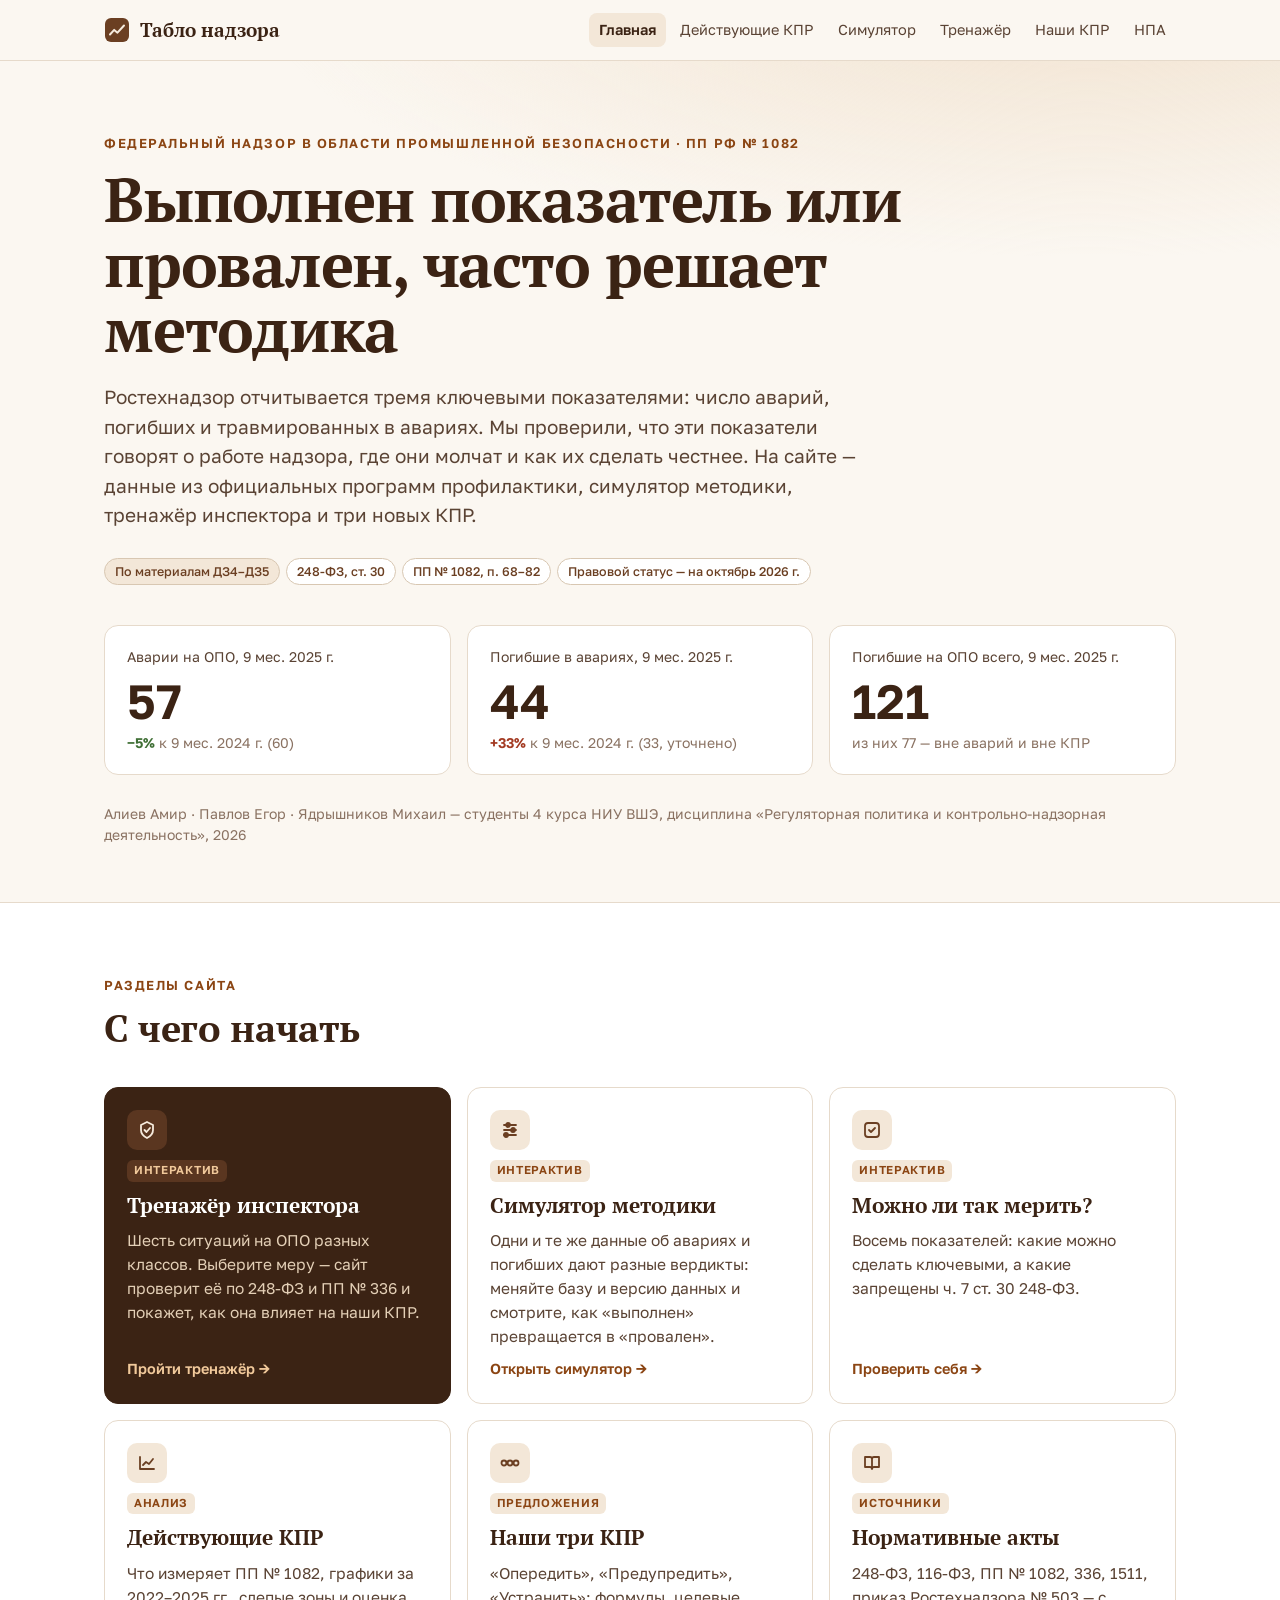
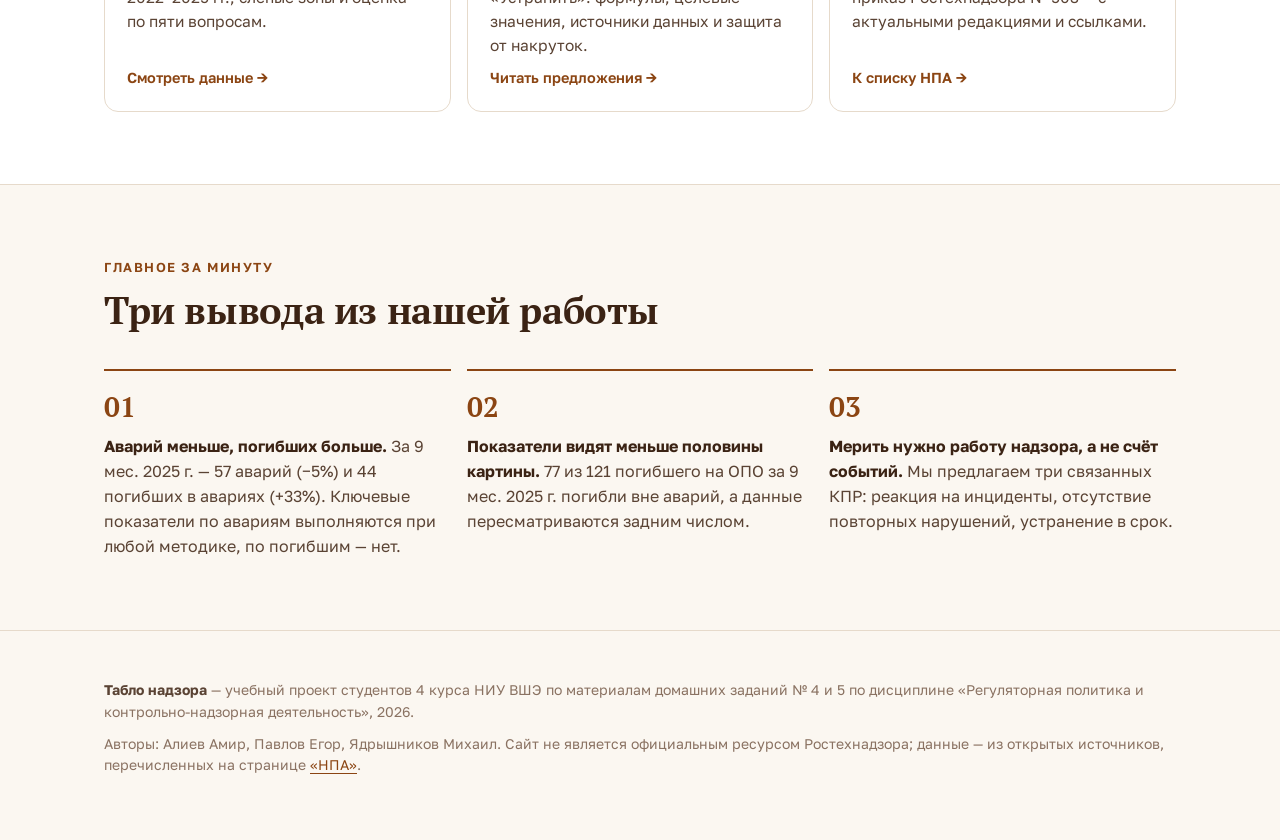
==== commit 6472ce20: "Табло надзора: несколько страниц, тренажёр инспектора и тест по ч. 7 ст. 30 Убраны докладчики, испра" ====
--- a/tablo-nadzora/index.html
+++ b/tablo-nadzora/index.html
@@ -4,247 +4,29 @@
 <meta charset="utf-8">
 <meta name="viewport" content="width=device-width, initial-scale=1">
 <title>Табло надзора</title>
-<meta name="description" content="Интерактивная оценка ключевых показателей федерального надзора в области промышленной безопасности (ПП РФ № 1082): данные, симулятор методики, предложения новых КПР.">
+<meta name="description" content="Интерактивная оценка ключевых показателей федерального надзора в области промышленной безопасности (ПП РФ № 1082).">
 <meta name="color-scheme" content="light">
 <link rel="preconnect" href="https://fonts.googleapis.com">
 <link rel="preconnect" href="https://fonts.gstatic.com" crossorigin>
 <link href="https://fonts.googleapis.com/css2?family=Golos+Text:wght@400;500;600;700&family=PT+Serif:wght@400;700&display=swap" rel="stylesheet">
-<style>
-:root{
-  --bg:#FBF7F1; --surface:#FFFFFF; --surface-2:#F4ECE1; --surface-3:#EADCC9;
-  --ink:#2A1A10; --ink-2:#5A4334; --muted:#8A7262; --hair:#E6DACB; --hair-2:#D8C7B2;
-  --brown-900:#3B2314; --brown-800:#4E2E19; --brown-700:#6B3F22; --brown-600:#8B4513; --brown-400:#D2934A; --brown-100:#F3E7D8;
-  --s1:#8B4513; --s2:#D2934A;
-  --good:#3F6F35; --good-bg:#E8F0E1; --bad:#A33A22; --bad-bg:#F7E3DC; --zero:#7A6A5D; --zero-bg:#EFE8E0;
-  --serif:'PT Serif', Georgia, serif; --sans:'Golos Text', system-ui, -apple-system, 'Segoe UI', Arial, sans-serif;
-  --r:14px;
-}
-*{box-sizing:border-box}
-html{scroll-behavior:smooth}
-body{margin:0;background:var(--bg);color:var(--ink);font-family:var(--sans);font-size:17px;line-height:1.55;-webkit-font-smoothing:antialiased}
-a{color:var(--brown-600);text-underline-offset:3px}
-a:hover{color:var(--brown-900)}
-.wrap{max-width:1120px;margin:0 auto;padding:0 24px}
-h1,h2,h3{font-family:var(--serif);font-weight:700;color:var(--brown-900);margin:0}
-h2{font-size:clamp(28px,4vw,38px);line-height:1.15;letter-spacing:-.01em}
-h3{font-size:21px;line-height:1.25}
-p{margin:0}
-.eyebrow{font-size:13px;letter-spacing:.12em;text-transform:uppercase;font-weight:600;color:var(--brown-600)}
-.lead{font-size:19px;color:var(--ink-2);max-width:760px}
-.chip{display:inline-flex;align-items:center;gap:6px;font-size:12.5px;font-weight:500;color:var(--brown-700);background:var(--brown-100);border:1px solid var(--hair-2);border-radius:999px;padding:3px 10px;white-space:nowrap}
-.chip.ref{background:var(--surface);}
-.chips{display:flex;flex-wrap:wrap;gap:6px}
-
-/* header */
-header.top{position:sticky;top:0;z-index:20;background:rgba(251,247,241,.92);backdrop-filter:saturate(1.2) blur(8px);border-bottom:1px solid var(--hair)}
-header.top .wrap{display:flex;align-items:center;gap:24px;height:60px}
-.brand{display:flex;align-items:center;gap:10px;font-family:var(--serif);font-weight:700;font-size:19px;color:var(--brown-900);text-decoration:none;white-space:nowrap}
-.brand svg{flex:none}
-nav.sections{display:flex;gap:4px;overflow-x:auto;scrollbar-width:none;margin-left:auto}
-nav.sections::-webkit-scrollbar{display:none}
-nav.sections a{font-size:14.5px;color:var(--ink-2);text-decoration:none;padding:6px 10px;border-radius:8px;white-space:nowrap}
-nav.sections a:hover{background:var(--surface-2);color:var(--brown-900)}
-
-/* hero */
-.hero{padding:72px 0 56px;border-bottom:1px solid var(--hair);background:
-  radial-gradient(1200px 400px at 85% -10%, #F1E2CF 0%, rgba(241,226,207,0) 70%), var(--bg)}
-.hero h1{font-size:clamp(36px,6vw,62px);line-height:1.05;letter-spacing:-.02em;margin:14px 0 20px;max-width:900px}
-.hero .lead{margin-bottom:28px}
-.tiles{display:grid;grid-template-columns:repeat(3,1fr);gap:16px;margin-top:40px}
-.tile{background:var(--surface);border:1px solid var(--hair);border-radius:var(--r);padding:20px 22px}
-.tile .lbl{font-size:14px;color:var(--ink-2)}
-.tile .val{font-size:48px;font-weight:600;line-height:1.05;margin:8px 0 6px;color:var(--brown-900)}
-.tile .delta{font-size:14px;color:var(--muted)}
-.delta .up-bad{color:var(--bad);font-weight:600}
-.delta .down-good{color:var(--good);font-weight:600}
-.byline{margin-top:28px;font-size:14px;color:var(--muted)}
-
-section.block{padding:72px 0;border-bottom:1px solid var(--hair)}
-section.block.alt{background:var(--surface)}
-.sec-head{display:grid;gap:12px;margin-bottom:36px;max-width:820px}
-
-/* cards */
-.grid3{display:grid;grid-template-columns:repeat(3,1fr);gap:16px}
-.grid2{display:grid;grid-template-columns:repeat(2,1fr);gap:16px}
-.card{background:var(--surface);border:1px solid var(--hair);border-radius:var(--r);padding:22px}
-.alt .card{background:var(--bg)}
-.card .num{font-family:var(--serif);font-size:15px;color:var(--brown-600);font-weight:700;margin-bottom:6px}
-.card p{color:var(--ink-2);font-size:15.5px;margin-top:8px}
-.card .chips{margin-top:14px}
-
-.formula{margin-top:20px;background:var(--brown-900);color:#F6EBDD;border-radius:var(--r);padding:24px 26px;display:grid;grid-template-columns:auto 1fr;gap:28px;align-items:center}
-.formula .f{font-family:var(--serif);font-size:clamp(18px,2.4vw,24px);white-space:nowrap}
-.formula .f .frac{display:inline-flex;flex-direction:column;align-items:center;vertical-align:middle;margin:0 6px}
-.formula .f .frac span:first-child{border-bottom:1.5px solid #E9D5BC;padding:0 6px 2px}
-.formula .f .frac span:last-child{padding:2px 6px 0}
-.formula .note{font-size:15px;color:#E3CFB6}
-.formula .note b{color:#fff}
-
-.quote{margin-top:20px;border-left:3px solid var(--brown-400);padding:6px 0 6px 18px;color:var(--ink-2);font-size:16px}
-.quote cite{display:block;font-style:normal;font-size:13.5px;color:var(--muted);margin-top:6px}
-
-/* charts */
-.chart-card{background:var(--surface);border:1px solid var(--hair);border-radius:var(--r);padding:20px 20px 12px}
-.chart-card h3{font-family:var(--sans);font-size:17px;font-weight:600;color:var(--ink)}
-.chart-card .sub{font-size:14px;color:var(--muted);margin-top:2px}
-.legend{display:flex;gap:16px;flex-wrap:wrap;font-size:13.5px;color:var(--ink-2);margin:14px 0 4px}
-.legend i{display:inline-block;width:18px;height:2px;border-radius:2px;vertical-align:middle;margin-right:6px;position:relative}
-.legend i::after{content:"";position:absolute;left:5px;top:-3px;width:8px;height:8px;border-radius:50%;background:inherit}
-.chart{position:relative}
-.chart svg{display:block;width:100%;height:auto;overflow:visible}
-.chart .axis text{font-size:12px;fill:var(--muted);font-variant-numeric:tabular-nums}
-.chart .grid line{stroke:var(--hair);stroke-width:1}
-.tip{position:absolute;pointer-events:none;background:var(--brown-900);color:#F6EBDD;font-size:13px;line-height:1.45;padding:9px 11px;border-radius:9px;min-width:190px;opacity:0;transform:translate(-50%,-110%);transition:opacity .12s;box-shadow:0 6px 20px rgba(59,35,20,.18);z-index:5}
-.tip b{color:#fff}
-.tip .row{display:flex;justify-content:space-between;gap:14px}
-.tip .k{display:inline-block;width:8px;height:8px;border-radius:50%;margin-right:6px}
-.tip .src{color:#D9C2A6;font-size:12px;margin-top:4px}
-.toolbar{display:flex;flex-wrap:wrap;gap:12px 20px;align-items:center;margin-bottom:18px}
-.toolbar .lab{font-size:14px;color:var(--ink-2);font-weight:500}
-
-details.table{margin-top:16px;background:var(--surface);border:1px solid var(--hair);border-radius:var(--r);padding:0 18px}
-details.table summary{cursor:pointer;padding:14px 0;font-size:15px;font-weight:500;color:var(--brown-700)}
-table{width:100%;border-collapse:collapse;font-size:14.5px}
-th,td{text-align:left;padding:10px 10px;border-top:1px solid var(--hair);vertical-align:top}
-th{font-weight:600;color:var(--ink-2);background:var(--surface-2);font-size:13.5px}
-td.n{font-variant-numeric:tabular-nums;white-space:nowrap}
-.tbl-wrap{overflow-x:auto;margin-bottom:16px}
-
-/* segmented control */
-.seg{display:inline-flex;background:var(--surface-2);border:1px solid var(--hair-2);border-radius:11px;padding:3px;gap:2px;flex-wrap:wrap}
-.seg button{font:inherit;font-size:14.5px;border:0;background:transparent;color:var(--ink-2);padding:7px 13px;border-radius:8px;cursor:pointer;line-height:1.25;text-align:left}
-.seg button:hover{color:var(--brown-900);background:rgba(255,255,255,.6)}
-.seg button[aria-pressed="true"]{background:var(--surface);color:var(--brown-900);font-weight:600;box-shadow:0 1px 3px rgba(59,35,20,.14)}
-.seg button:focus-visible,.cell:focus-visible{outline:2px solid var(--brown-600);outline-offset:2px}
-
-/* simulator */
-.sim{display:grid;grid-template-columns:minmax(0,1fr) minmax(0,1.1fr);gap:20px;align-items:start}
-.controls{display:grid;gap:18px}
-.ctl .lab{display:block;font-size:13px;letter-spacing:.06em;text-transform:uppercase;color:var(--muted);font-weight:600;margin-bottom:8px}
-.ctl .hint{font-size:13.5px;color:var(--muted);margin-top:6px}
-.result{background:var(--surface);border:1px solid var(--hair);border-radius:var(--r);padding:24px}
-.result .big{font-size:64px;font-weight:600;line-height:1;color:var(--brown-900);letter-spacing:-.02em}
-.verdict{display:inline-flex;align-items:center;gap:8px;font-weight:600;font-size:15px;padding:6px 12px;border-radius:999px;margin-top:14px}
-.verdict.ok{background:var(--good-bg);color:var(--good)}
-.verdict.fail{background:var(--bad-bg);color:var(--bad)}
-.verdict.zero{background:var(--zero-bg);color:var(--zero)}
-.calc{margin-top:18px;font-size:15px;color:var(--ink-2);border-top:1px solid var(--hair);padding-top:16px;display:grid;gap:6px}
-.calc .f{font-family:var(--serif);font-size:18px;color:var(--ink)}
-.calc small{color:var(--muted);font-size:13px}
-.matrix{margin-top:20px}
-.matrix .mh{font-size:14px;color:var(--ink-2);margin-bottom:10px}
-.matrix .mh b{color:var(--brown-900)}
-.mgrid{display:grid;grid-template-columns:auto repeat(3,1fr);gap:6px;font-size:13px}
-.mgrid .hd{color:var(--muted);font-size:12px;padding:4px 2px;align-self:end;line-height:1.25}
-.cell{border:1px solid var(--hair);border-radius:10px;padding:8px 10px;background:var(--surface);cursor:pointer;font:inherit;font-size:13px;text-align:left;display:flex;align-items:center;gap:6px;font-variant-numeric:tabular-nums;color:var(--ink)}
-.cell.ok{background:var(--good-bg);border-color:#CFE0C4}
-.cell.fail{background:var(--bad-bg);border-color:#EBC8BC}
-.cell.zero{background:var(--zero-bg)}
-.cell.sel{outline:2px solid var(--brown-700);outline-offset:1px}
-.cell .ic{font-weight:700}
-.cell.ok .ic{color:var(--good)} .cell.fail .ic{color:var(--bad)} .cell.zero .ic{color:var(--zero)}
-.callout{margin-top:20px;background:var(--brown-100);border:1px solid var(--hair-2);border-radius:var(--r);padding:16px 18px;font-size:15px;color:var(--ink-2)}
-.callout b{color:var(--brown-900)}
-
-/* blind spots */
-.spot .big{font-size:44px;font-weight:600;line-height:1.05;color:var(--brown-900);margin:6px 0 4px}
-.stack{display:flex;height:14px;gap:2px;margin:14px 0 8px}
-.stack span{display:block;height:100%}
-.stack span:first-child{border-radius:4px 0 0 4px}
-.stack span:last-child{border-radius:0 4px 4px 0}
-.stack-l{display:flex;justify-content:space-between;font-size:13px;color:var(--ink-2);gap:10px}
-.stack-l i{display:inline-block;width:9px;height:9px;border-radius:2px;margin-right:6px;vertical-align:0}
-
-/* assessment table */
-.assess td:first-child{font-weight:600;color:var(--brown-900);white-space:nowrap}
-.mark{display:inline-flex;align-items:center;gap:6px;font-weight:600;font-size:13.5px;padding:3px 9px;border-radius:999px;white-space:nowrap}
-.mark.ok{background:var(--good-bg);color:var(--good)}
-.mark.mid{background:#F6ECD9;color:#8A5A12}
-.mark.fail{background:var(--bad-bg);color:var(--bad)}
-
-/* proposals */
-.chain{display:grid;grid-template-columns:repeat(3,1fr);gap:16px;position:relative}
-.kpr{background:var(--surface);border:1px solid var(--hair);border-radius:var(--r);overflow:hidden;display:flex;flex-direction:column}
-.kpr .hd{background:var(--brown-800);color:#F6EBDD;padding:18px 20px}
-.kpr:nth-child(2) .hd{background:var(--brown-700)}
-.kpr:nth-child(3) .hd{background:var(--brown-600)}
-.kpr .hd .n{font-size:13px;letter-spacing:.1em;text-transform:uppercase;color:#E6CFB2;font-weight:600}
-.kpr .hd h3{color:#fff;font-size:24px;margin-top:4px}
-.kpr .hd .who{font-size:13px;color:#E6CFB2;margin-top:6px}
-.kpr .bd{padding:18px 20px;display:grid;gap:14px;font-size:15px;color:var(--ink-2)}
-.kpr dt{font-size:12px;letter-spacing:.08em;text-transform:uppercase;color:var(--muted);font-weight:600;margin-bottom:3px}
-.kpr dd{margin:0}
-.kpr dd.def{color:var(--ink);font-weight:500}
-.kpr .target{font-family:var(--serif);font-size:20px;color:var(--brown-900);font-weight:700}
-.basis{margin-top:16px;background:var(--surface);border:1px dashed var(--hair-2);border-radius:var(--r);padding:16px 20px;font-size:15px;color:var(--ink-2)}
-.basis b{color:var(--brown-900)}
-.recs{margin-top:28px}
-.recs li{margin:8px 0;color:var(--ink-2)}
-.recs li b{color:var(--brown-900)}
-
-/* law */
-.law-list{display:grid;gap:10px}
-.law{display:grid;grid-template-columns:200px 1fr;gap:20px;background:var(--surface);border:1px solid var(--hair);border-radius:12px;padding:16px 20px}
-.alt .law{background:var(--bg)}
-.law .ttl{font-weight:600;color:var(--brown-900)}
-.law .ttl small{display:block;font-weight:400;color:var(--muted);font-size:13px;margin-top:2px}
-.law .txt{font-size:15px;color:var(--ink-2)}
-.law .txt a{font-size:14px}
-
-footer{padding:48px 0 64px;font-size:14px;color:var(--muted)}
-footer .wrap{display:grid;gap:10px}
-footer b{color:var(--ink-2)}
-
-@media (max-width:900px){
-  .tiles,.grid3,.chain{grid-template-columns:1fr}
-  .grid2,.sim{grid-template-columns:1fr}
-  .formula{grid-template-columns:1fr;gap:14px}
-  .law{grid-template-columns:1fr;gap:6px}
-  nav.sections{display:none}
-}
-@media (max-width:560px){
-  .wrap{padding:0 16px}
-  body{font-size:16px}
-  .hero{padding:44px 0 40px}
-  section.block{padding:52px 0}
-  .tile .val{font-size:40px}
-  .result .big{font-size:52px}
-  .formula .f{white-space:normal}
-  .mgrid{grid-template-columns:repeat(3,1fr)}
-  .mgrid .hd.rowh{grid-column:1/-1;padding-top:8px}
-  .mgrid .hd.corner{display:none}
-  .seg{display:flex}
-  .seg button{flex:1 1 auto}
-}
-@media (prefers-reduced-motion:reduce){html{scroll-behavior:auto}.tip{transition:none}}
-</style>
+<link rel="stylesheet" href="assets/style.css">
 </head>
 <body>
-
 <header class="top">
   <div class="wrap">
-    <a class="brand" href="#top" aria-label="Табло надзора — в начало">
+    <a class="brand" href="index.html" aria-label="Табло надзора — на главную">
       <svg width="26" height="26" viewBox="0 0 26 26" aria-hidden="true"><rect x="1" y="1" width="24" height="24" rx="6" fill="#6B3F22"/><path d="M6 17.5l4.2-4.6 3.3 2.8L20 8.5" fill="none" stroke="#F6EBDD" stroke-width="2" stroke-linecap="round" stroke-linejoin="round"/></svg>
       Табло надзора
     </a>
-    <nav class="sections" aria-label="Разделы">
-      <a href="#kpr">Что измеряют</a>
-      <a href="#data">Данные</a>
-      <a href="#sim">Симулятор</a>
-      <a href="#spots">Слепые зоны</a>
-      <a href="#assess">Оценка</a>
-      <a href="#ours">Наши КПР</a>
-      <a href="#law">НПА</a>
-    </nav>
+    <nav class="sections" aria-label="Страницы сайта"><a href="index.html" aria-current="page">Главная</a><a href="pokazateli.html">Действующие КПР</a><a href="simulyator.html">Симулятор</a><a href="trenazher.html">Тренажёр</a><a href="predlozheniya.html">Наши КПР</a><a href="npa.html">НПА</a></nav>
   </div>
 </header>
-
 <main id="top">
 <section class="hero">
   <div class="wrap">
     <div class="eyebrow">Федеральный надзор в области промышленной безопасности · ПП РФ № 1082</div>
     <h1>Выполнен показатель или провален, часто решает методика</h1>
-    <p class="lead">Ростехнадзор отчитывается тремя ключевыми показателями: число аварий, погибших и травмированных в авариях. Мы проверили, что эти показатели говорят о работе надзора, где они молчат и как их сделать честнее. Ниже — данные из официальных программ профилактики, симулятор методики и три новых КПР.</p>
+    <p class="lead">Ростехнадзор отчитывается тремя ключевыми показателями: число аварий, погибших и травмированных в авариях. Мы проверили, что эти показатели говорят о работе надзора, где они молчат и как их сделать честнее. На сайте — данные из официальных программ профилактики, симулятор методики, тренажёр инспектора и три новых КПР.</p>
     <div class="chips">
       <span class="chip">По материалам ДЗ4–ДЗ5</span>
       <span class="chip ref">248-ФЗ, ст. 30</span>
@@ -269,459 +51,39 @@
         <div class="delta">из них 77 — вне аварий и вне КПР</div>
       </div>
     </div>
-    <p class="byline">Алиев Амир · Павлов Егор · Ядрышников Михаил — курс «Регуляторная политика и контрольно-надзорная деятельность», НИУ ВШЭ, 2026</p>
+    <p class="byline">Алиев Амир · Павлов Егор · Ядрышников Михаил — студенты 4 курса НИУ ВШЭ, дисциплина «Регуляторная политика и контрольно-надзорная деятельность», 2026</p>
   </div>
 </section>
-
-<section class="block alt" id="kpr">
+<section class="block alt">
   <div class="wrap">
-    <div class="sec-head">
-      <div class="eyebrow">Раздел VII Положения о надзоре</div>
-      <h2>Что измеряется сейчас</h2>
-      <p class="lead">Положение о федеральном надзоре в области промбезопасности устанавливает три ключевых показателя. Индикативных показателей в Положении нет.</p>
-    </div>
-    <div class="grid3">
-      <div class="card">
-        <div class="num">КПР 1</div>
-        <h3>Аварии на ОПО</h3>
-        <p>Снижение количества аварий относительно среднего за 10 лет, предшествующих отчётному.</p>
-        <div class="chips"><span class="chip ref">п. 68–72 ПП № 1082</span></div>
-      </div>
-      <div class="card">
-        <div class="num">КПР 2</div>
-        <h3>Погибшие в авариях</h3>
-        <p>Снижение числа погибших в результате аварий на ОПО по той же формуле.</p>
-        <div class="chips"><span class="chip ref">п. 73–76 ПП № 1082</span></div>
-      </div>
-      <div class="card">
-        <div class="num">КПР 3</div>
-        <h3>Травмированные в авариях</h3>
-        <p>Снижение числа травмированных в результате аварий на ОПО по той же формуле.</p>
-        <div class="chips"><span class="chip ref">п. 77–80 ПП № 1082</span></div>
-      </div>
-    </div>
-
-    <div class="formula" role="group" aria-label="Формула ключевых показателей">
-      <div class="f">КПР =
-        <span class="frac"><span>Ср<sub>10</sub> − Ф</span><span>Ср<sub>10</sub></span></span> × 100%
-      </div>
-      <div class="note"><b>Ср<sub>10</sub></b> — среднее за 10 лет, предшествующих отчётному; <b>Ф</b> — факт отчётного года. Целевое значение — <b>положительное</b>: достаточно, чтобы факт оказался хоть немного ниже десятилетнего среднего. Итоги — в ежегодном докладе (п. 82).</div>
-    </div>
-
-    <div class="quote">«Не допускается установление ключевых показателей вида контроля, основанных на количестве проведенных профилактических мероприятий и контрольных (надзорных) мероприятий, количестве выявленных нарушений, количестве контролируемых лиц, привлеченных к ответственности, количестве и размере штрафов».
-      <cite>Часть 7 статьи 30 Федерального закона № 248-ФЗ. Запрет касается только ключевых показателей; индикативные (ч. 2–3 ст. 30) устанавливает ФОИВ, осуществляющий нормативно-правовое регулирование.</cite>
+    <div class="sec-head"><div class="eyebrow">Разделы сайта</div><h2>С чего начать</h2></div>
+    <div class="pages">
+<a class="pcard feature" href="trenazher.html"><div class="ic"><svg width="20" height="20" viewBox="0 0 20 20" fill="none" stroke="currentColor" stroke-width="1.8" stroke-linecap="round" stroke-linejoin="round" aria-hidden="true"><path d="M10 2l6 3v5c0 4-3 6.5-6 8-3-1.5-6-4-6-8V5z"/><path d="M7.5 10l2 2 3.5-4"/></svg></div><span class="tag">Интерактив</span><h3>Тренажёр инспектора</h3><p>Шесть ситуаций на ОПО разных классов. Выберите меру — сайт проверит её по 248-ФЗ и ПП № 336 и покажет, как она влияет на наши КПР.</p><span class="go">Пройти тренажёр →</span></a>
+<a class="pcard" href="simulyator.html"><div class="ic"><svg width="20" height="20" viewBox="0 0 20 20" fill="none" stroke="currentColor" stroke-width="1.8" stroke-linecap="round" aria-hidden="true"><path d="M4 5h12M4 10h12M4 15h12"/><circle cx="8" cy="5" r="2" fill="currentColor"/><circle cx="13" cy="10" r="2" fill="currentColor"/><circle cx="6" cy="15" r="2" fill="currentColor"/></svg></div><span class="tag">Интерактив</span><h3>Симулятор методики</h3><p>Одни и те же данные об авариях и погибших дают разные вердикты: меняйте базу и версию данных и смотрите, как «выполнен» превращается в «провален».</p><span class="go">Открыть симулятор →</span></a>
+<a class="pcard" href="predlozheniya.html#quiz-sec"><div class="ic"><svg width="20" height="20" viewBox="0 0 20 20" fill="none" stroke="currentColor" stroke-width="1.8" stroke-linecap="round" stroke-linejoin="round" aria-hidden="true"><rect x="3" y="3" width="14" height="14" rx="3"/><path d="M7 10l2 2 4-4"/></svg></div><span class="tag">Интерактив</span><h3>Можно ли так мерить?</h3><p>Восемь показателей: какие можно сделать ключевыми, а какие запрещены ч. 7 ст. 30 248-ФЗ.</p><span class="go">Проверить себя →</span></a>
+<a class="pcard" href="pokazateli.html"><div class="ic"><svg width="20" height="20" viewBox="0 0 20 20" fill="none" stroke="currentColor" stroke-width="1.8" stroke-linecap="round" stroke-linejoin="round" aria-hidden="true"><path d="M3 16V4M3 16h14M6 12l3-3 3 2 4-5"/></svg></div><span class="tag">Анализ</span><h3>Действующие КПР</h3><p>Что измеряет ПП № 1082, графики за 2022–2025 гг., слепые зоны и оценка по пяти вопросам.</p><span class="go">Смотреть данные →</span></a>
+<a class="pcard" href="predlozheniya.html"><div class="ic"><svg width="20" height="20" viewBox="0 0 20 20" fill="none" stroke="currentColor" stroke-width="1.8" stroke-linecap="round" aria-hidden="true"><circle cx="4" cy="10" r="2.5"/><circle cx="10" cy="10" r="2.5"/><circle cx="16" cy="10" r="2.5"/><path d="M6.5 10h1M12.5 10h1"/></svg></div><span class="tag">Предложения</span><h3>Наши три КПР</h3><p>«Опередить», «Предупредить», «Устранить»: формулы, целевые значения, источники данных и защита от накруток.</p><span class="go">Читать предложения →</span></a>
+<a class="pcard" href="npa.html"><div class="ic"><svg width="20" height="20" viewBox="0 0 20 20" fill="none" stroke="currentColor" stroke-width="1.8" stroke-linejoin="round" aria-hidden="true"><path d="M3 4h5a2 2 0 012 2v10a2 2 0 00-2-2H3zM17 4h-5a2 2 0 00-2 2v10a2 2 0 012-2h5z"/></svg></div><span class="tag">Источники</span><h3>Нормативные акты</h3><p>248-ФЗ, 116-ФЗ, ПП № 1082, 336, 1511, приказ Ростехнадзора № 503 — с актуальными редакциями и ссылками.</p><span class="go">К списку НПА →</span></a>
     </div>
   </div>
 </section>
-
-<section class="block" id="data">
+<section class="block">
   <div class="wrap">
-    <div class="sec-head">
-      <div class="eyebrow">ДЗ5 · слайд 5 «Исходные данные»</div>
-      <h2>Данные пересматриваются задним числом</h2>
-      <p class="lead">Ростехнадзор публикует итоги за 9 месяцев в программах профилактики на следующий год. Через год те же месяцы появляются в новой программе — уже с другими цифрами.</p>
-    </div>
-    <div class="grid2">
-      <div class="chart-card">
-        <h3>Аварии на ОПО</h3>
-        <div class="sub">9 месяцев каждого года, единиц; шкала не с нуля</div>
-        <div class="legend"><span><i style="background:var(--s1)"></i>Последняя опубликованная оценка</span><span><i style="background:var(--s2)"></i>Первая публикация</span></div>
-        <div class="chart" id="ch-acc"></div>
-      </div>
-      <div class="chart-card">
-        <h3>Погибшие в авариях на ОПО</h3>
-        <div class="sub">9 месяцев каждого года, человек; шкала не с нуля</div>
-        <div class="legend"><span><i style="background:var(--s1)"></i>Последняя опубликованная оценка</span><span><i style="background:var(--s2)"></i>Первая публикация</span></div>
-        <div class="chart" id="ch-dead"></div>
-      </div>
-    </div>
-    <details class="table">
-      <summary>Таблица данных и источники</summary>
-      <div class="tbl-wrap">
-      <table>
-        <thead><tr><th>Период</th><th>Аварии: первая публикация</th><th>Аварии: последняя</th><th>Погибшие: первая публикация</th><th>Погибшие: последняя</th><th>Где опубликовано</th></tr></thead>
-        <tbody id="data-tbody"></tbody>
-      </table>
-      </div>
-      <p style="font-size:13.5px;color:var(--muted);margin-bottom:16px">Источник: программы профилактики рисков причинения вреда Ростехнадзора на 2024, 2025 и 2026 гг. (приказы № 457, 393, 448). Для 2022 г. и аварий 2024–2025 гг. пересмотров в этих программах мы не нашли — последняя оценка совпадает с первой.</p>
-    </details>
-  </div>
-</section>
-
-<section class="block alt" id="sim">
-  <div class="wrap">
-    <div class="sec-head">
-      <div class="eyebrow">Интерактив · ДЗ5, слайды 5–6</div>
-      <h2>Симулятор: одни данные — разные вердикты</h2>
-      <p class="lead">Выберите показатель, год и методику. Расчёт идёт по формуле ПП № 1082, только база короче: десятилетнего ряда в открытых программах нет. Вердикт «выполнен» — если значение положительное.</p>
-    </div>
-
-    <div class="sim">
-      <div class="controls">
-        <div class="ctl">
-          <span class="lab" id="l-ind">Показатель</span>
-          <div class="seg" role="group" aria-labelledby="l-ind" data-k="ind">
-            <button type="button" data-v="dead" aria-pressed="true">Погибшие в авариях</button>
-            <button type="button" data-v="acc" aria-pressed="false">Аварии</button>
-          </div>
-        </div>
-        <div class="ctl">
-          <span class="lab" id="l-year">Отчётный период (9 мес.)</span>
-          <div class="seg" role="group" aria-labelledby="l-year" data-k="year">
-            <button type="button" data-v="2023" aria-pressed="false">2023</button>
-            <button type="button" data-v="2024" aria-pressed="true">2024</button>
-            <button type="button" data-v="2025" aria-pressed="false">2025</button>
-          </div>
-        </div>
-        <div class="ctl">
-          <span class="lab" id="l-base">База сравнения</span>
-          <div class="seg" role="group" aria-labelledby="l-base" data-k="base">
-            <button type="button" data-v="prev" aria-pressed="true">Прошлый год</button>
-            <button type="button" data-v="avg" aria-pressed="false">Среднее за прошлые годы ряда</button>
-          </div>
-          <div class="hint">Ряд начинается с 2022 г., поэтому «среднее» — не более чем за 3 года. Короткую базу мы и предлагаем вместо 10-летней.</div>
-        </div>
-        <div class="ctl">
-          <span class="lab" id="l-ver">Версия данных</span>
-          <div class="seg" role="group" aria-labelledby="l-ver" data-k="ver">
-            <button type="button" data-v="rev" aria-pressed="false">Уточнённые</button>
-            <button type="button" data-v="first" aria-pressed="false">Первичные</button>
-            <button type="button" data-v="mix" aria-pressed="true">Как в программе</button>
-          </div>
-          <div class="hint">«Первичные» — как впервые опубликовано. «Как в программе»: факт отчётного года — первая оценка, база — уже уточнённые прошлые годы. Так цифры стоят рядом в каждой программе профилактики.</div>
-        </div>
-      </div>
-
-      <div class="result" aria-live="polite">
-        <div class="eyebrow" id="r-title">Погибшие в авариях · 2024</div>
-        <div class="big" id="r-val">+6,1%</div>
-        <div class="verdict ok" id="r-verdict">✓ Показатель выполнен</div>
-        <div class="calc" id="r-calc"></div>
-        <div class="matrix">
-          <div class="mh" id="r-sum"></div>
-          <div class="mgrid" id="r-grid"></div>
-        </div>
-      </div>
-    </div>
-
-    <div class="callout"><b>Что видно.</b> По авариям показатель выполняется при любой методике. По погибшим в 2023–2024 гг. вердикт зависит от выбора: например, 2023 г. «выполнен» по первичным данным и «провален» после уточнения. 2025 г. провален при любой короткой базе. В формуле ПП № 1082 база 10-летняя, и «обогнать» её тем легче, чем хуже были старые годы: по авариям в неё входят годы, когда по всем поднадзорным объектам случалось 150–175 аварий в год (Интерфакс, 22.01.2020).</div>
-  </div>
-</section>
-
-<section class="block" id="spots">
-  <div class="wrap">
-    <div class="sec-head">
-      <div class="eyebrow">ДЗ5 · слайды 5–6</div>
-      <h2>Чего действующие КПР не видят</h2>
-    </div>
-    <div class="grid2">
-      <div class="card spot">
-        <div class="num">Охват</div>
-        <div class="big">64%</div>
-        <p style="margin-top:0">погибших на ОПО за 9 мес. 2025 г. — вне аварий: 77 из 121. Ни один КПР их не учитывает.</p>
-        <div class="stack" role="img" aria-label="44 погибших в авариях, 77 вне аварий">
-          <span style="flex:44;background:var(--s1)"></span><span style="flex:77;background:var(--s2)"></span>
-        </div>
-        <div class="stack-l"><span><i style="background:var(--s1)"></i>В авариях — 44</span><span><i style="background:var(--s2)"></i>Вне аварий — 77</span></div>
-      </div>
-      <div class="card spot">
-        <div class="num">Нормировка</div>
-        <div class="big">+10%</div>
-        <p style="margin-top:0">объектов за два года: с 180 462 ОПО в 2023 г. до более чем 198 тыс. в 2025 г. Абсолютные числа это не учитывают.</p>
-        <div class="tbl-wrap" style="margin:12px 0 0">
-        <table>
-          <thead><tr><th>На 1 000 ОПО, 9 мес.</th><th>2023</th><th>2025</th></tr></thead>
-          <tbody>
-            <tr><td>Аварии</td><td class="n">0,36</td><td class="n">≈0,29</td></tr>
-            <tr><td>Погибшие в авариях</td><td class="n">0,18</td><td class="n">≈0,22</td></tr>
-          </tbody>
-        </table>
-        </div>
-      </div>
-      <div class="card spot">
-        <div class="num">Сопоставимость</div>
-        <div class="big">60 или 91?</div>
-        <p style="margin-top:0">Столько аварий за 9 мес. 2024 г. в программе профилактики и в заявлении Ростехнадзора — у источников разный охват объектов.</p>
-      </div>
-      <div class="card spot">
-        <div class="num">Внешние факторы</div>
-        <div class="big">0</div>
-        <p style="margin-top:0">исключений в формуле: аварии от внешних воздействий (например, атак БПЛА) считаются наравне с остальными, хотя надзор на них не влияет.</p>
-      </div>
-    </div>
-  </div>
-</section>
-
-<section class="block alt" id="assess">
-  <div class="wrap">
-    <div class="sec-head">
-      <div class="eyebrow">ДЗ5 · слайд 5</div>
-      <h2>Оценка действующих показателей по пяти вопросам</h2>
-    </div>
-    <div class="tbl-wrap" style="background:var(--bg);border:1px solid var(--hair);border-radius:var(--r)">
-    <table class="assess">
-      <thead><tr><th>Вопрос</th><th>Оценка</th><th>Обоснование</th></tr></thead>
-      <tbody>
-        <tr><td>Достижимость</td><td><span class="mark mid">◐ По авариям — высокая, по погибшим — низкая</span></td><td>Аварии: 69 → 65 → 60 → 57; погибшие в авариях: 32 → 33 → 33 → 44 (9 мес. 2022–2025 гг., уточнённые данные).</td></tr>
-        <tr><td>Амбициозность</td><td><span class="mark fail">✕ Низкая</span></td><td>Цель — любое снижение к среднему за 10 лет; в базе — годы со 150–175 авариями в год (по всем поднадзорным объектам).</td></tr>
-        <tr><td>Методика</td><td><span class="mark mid">◐ Формула есть, нормировки нет</span></td><td>Нет нормирования на число ОПО (180 тыс. в 2023 г. → 198 тыс. в 2025 г.), разбивки по классам опасности, исключения внешних воздействий.</td></tr>
-        <tr><td>Исходные данные</td><td><span class="mark mid">◐ Есть, но несопоставимы</span></td><td>Пересматриваются: 9 мес. 2023 г. — 67/31 → 65/33, 9 мес. 2024 г. — 31 → 33 погибших; за 9 мес. 2024 г. 60 аварий в программе и 91 — в заявлении Ростехнадзора.</td></tr>
-        <tr><td>Риск манипуляций</td><td><span class="mark fail">✕ Высокий</span></td><td>Квалификация события как инцидента, а не аварии; гибель вне аварии не входит в КПР; база за 10 лет сглаживает рост.</td></tr>
-      </tbody>
-    </table>
-    </div>
-  </div>
-</section>
-
-<section class="block" id="ours">
-  <div class="wrap">
-    <div class="sec-head">
-      <div class="eyebrow">ДЗ5 · слайды 6–10</div>
-      <h2>Что предлагаем: три КПР как одна цепочка</h2>
-      <p class="lead">Надзор замечает предвестник аварии, профилактика убирает причину, а найденное нарушение устраняется в срок. Ни один показатель не считает число проверок, нарушений или штрафов.</p>
-    </div>
-
-    <div class="chain">
-      <article class="kpr">
-        <div class="hd"><div class="n">КПР 1</div><h3>«Опередить»</h3><div class="who">Докладчик — Алиев А.</div></div>
-        <dl class="bd">
-          <div><dt>Показатель</dt><dd class="def">Доля инцидентов на ОПО I–II классов, по которым надзор принял меры в течение 30 дней</dd></div>
-          <div><dt>Формула</dt><dd>Инциденты с профилактическим или контрольным мероприятием в течение 30 дней / все инциденты, сведения о которых поступили за год × 100%</dd></div>
-          <div><dt>Цель</dt><dd class="target">100% для I класса, ≥ 80% для II</dd></div>
-          <div><dt>Данные</dt><dd>Оперативное сообщение об аварии или инциденте — в течение 24 ч (п. 5 Порядка, приказ № 503); квартальная информация об инцидентах (п. 32); дистанционный мониторинг (п. 38.1–38.16 ПП № 1082)</dd></div>
-          <div><dt>Чем реагирует инспектор</dt><dd>I класс — постоянный надзор (п. 24–38 ПП № 1082); II класс — предостережение (ст. 49) или профвизит (ст. 52 248-ФЗ). Внеплановая КНМ — только при основаниях ст. 57; предлагаем индикатор риска «повторные инциденты».</dd></div>
-        </dl>
-      </article>
-      <article class="kpr">
-        <div class="hd"><div class="n">КПР 2</div><h3>«Предупредить»</h3><div class="who">Докладчик — Ядрышников М.</div></div>
-        <dl class="bd">
-          <div><dt>Показатель</dt><dd class="def">Доля ОПО III класса без повторных критических нарушений после профилактического мероприятия</dd></div>
-          <div><dt>Формула</dt><dd>ОПО III класса без повторного нарушения того же критического требования / ОПО III класса, получившие профвизит или предостережение и прошедшие повторную оценку × 100%</dd></div>
-          <div><dt>Цель</dt><dd class="target">+5 п. п. в год к базе 2026 г.</dd></div>
-          <div><dt>Почему III класс</dt><dd>108 тыс. объектов; плановых проверок нет до 2030 г. (п. 11.3 ПП № 336); обязательный профвизит — не чаще раза в 3 года (ПП № 1511, значительный риск)</dd></div>
-          <div><dt>Защита от накруток</dt><dd>Повторную оценку проводит другой инспектор. Для выборочной перепроверки предлагаем дополнить п. 13 ПП № 1082 выездным обследованием (ст. 75 248-ФЗ).</dd></div>
-        </dl>
-      </article>
-      <article class="kpr">
-        <div class="hd"><div class="n">КПР 3</div><h3>«Устранить»</h3><div class="who">Докладчик — Павлов Е.</div></div>
-        <dl class="bd">
-          <div><dt>Показатель</dt><dd class="def">Доля критических нарушений на ОПО I–II классов, устранённых в первоначальный срок</dd></div>
-          <div><dt>Формула</dt><dd>Критические нарушения, устранённые в первоначальный срок / критические нарушения, срок устранения которых истёк в отчётном году × 100%</dd></div>
-          <div><dt>Цель</dt><dd><span class="target">Не ниже 95%</span><br>база — факт 2026 г.</dd></div>
-          <div><dt>Данные</dt><dd>ЕРКНМ: акты, предписания, отметки о контроле исполнения; проверочные листы</dd></div>
-          <div><dt>Защита от накруток</dt><dd>Срок — не более 30 дней; продление считается неустранением; фото и видео через «Инспектор». Предписания, отменённые как незаконные, исключаются из расчёта и учитываются в доле отменённых.</dd></div>
-        </dl>
-      </article>
-    </div>
-
-    <div class="basis"><b>Общая основа.</b> Единый перечень критических требований из проверочных листов и классы опасности ОПО. Под запрет ч. 7 ст. 30 248-ФЗ ни один из трёх КПР не попадает.</div>
-
-    <div class="recs">
-      <h3>Что изменить в действующей системе</h3>
-      <ul>
-        <li><b>Действующие КПР</b> — перевести в индикативные как контекст; считать на 1 000 ОПО по классам; аварии от внешнего воздействия учитывать отдельно; база — среднее за 3 года вместо 10.</li>
-        <li><b>Индикативные показатели</b> (в 248-ФЗ нет отдельного вида «показатели эффективности»: есть только ключевые и индикативные). Первый — точность риск-ориентированного отбора: доля КНМ по индикаторам риска, выявивших нарушения, не ниже среднего по всем видам контроля (88% в 2025 г., Сводный доклад о госконтроле). Второй — доля предписаний, отменённых при обжаловании: снижение к базе 2026 г.</li>
-        <li><b>Мониторинг</b> — погибшие на ОПО, в том числе вне аварий, на 1 000 ОПО; инциденты; объекты в режиме дистанционного мониторинга; доля инцидентов без оперативного сообщения за 24 ч как признак сокрытия.</li>
-        <li><b>Программа профилактики</b> — количество мероприятий только для мониторинга (ч. 7 ст. 30), целевые значения — на результат.</li>
-      </ul>
-    </div>
-  </div>
-</section>
-
-<section class="block alt" id="law">
-  <div class="wrap">
-    <div class="sec-head">
-      <div class="eyebrow">Правовая основа</div>
-      <h2>Нормативные акты и источники</h2>
-      <p class="lead">Редакции — по состоянию на октябрь 2026 г. Перед защитой стоит сверить их с КонсультантПлюс: акты о контроле меняются часто.</p>
-    </div>
-    <div class="law-list">
-      <div class="law"><div class="ttl">248-ФЗ<small>от 31.07.2020</small></div><div class="txt">«О государственном контроле (надзоре) и муниципальном контроле в РФ»: ст. 30 — ключевые и индикативные показатели, запрет ч. 7; ст. 49 — предостережение; ст. 52 — профвизит; ст. 57 — основания для КНМ; ст. 75 — выездное обследование. <a href="https://www.consultant.ru/document/cons_doc_LAW_358750/" target="_blank" rel="noopener">КонсультантПлюс</a></div></div>
-      <div class="law"><div class="ttl">116-ФЗ<small>от 21.07.1997</small></div><div class="txt">«О промышленной безопасности опасных производственных объектов»: классы опасности ОПО, понятия аварии и инцидента. <a href="https://www.consultant.ru/document/cons_doc_LAW_15234/" target="_blank" rel="noopener">КонсультантПлюс</a></div></div>
-      <div class="law"><div class="ttl">ПП РФ № 1082<small>от 30.06.2021, ред. 02.03.2026</small></div><div class="txt">Положение о федеральном государственном надзоре в области промбезопасности: п. 13–16 — виды КНМ (выездная и документарная проверки); п. 24–38 — постоянный надзор для ОПО I класса; п. 38.1–38.16 — дистанционный мониторинг; п. 68–82 — ключевые показатели. <a href="https://www.consultant.ru/document/cons_doc_LAW_385183/" target="_blank" rel="noopener">КонсультантПлюс</a></div></div>
-      <div class="law"><div class="ttl">ПП РФ № 336<small>от 10.03.2022, ред. 28.12.2024</small></div><div class="txt">Особенности контроля: по п. 11.3 до 01.01.2030 плановые КНМ — только для объектов чрезвычайно высокого и высокого риска, ОПО II класса и ГТС II класса. <a href="https://base.garant.ru/403681894/" target="_blank" rel="noopener">Гарант</a></div></div>
-      <div class="law"><div class="ttl">ПП РФ № 1511<small>от 01.10.2025, в силе с 14.10.2025</small></div><div class="txt">Периодичность обязательных профилактических визитов: ОПО III класса (значительный риск) — не чаще 1 раза в 3 года, IV класса (средний риск) — не чаще 1 раза в 5 лет. <a href="https://legalacts.ru/doc/postanovlenie-pravitelstva-rf-ot-01102025-n-1511-o-periodichnosti/" target="_blank" rel="noopener">Текст</a></div></div>
-      <div class="law"><div class="ttl">Приказ Ростехнадзора № 503<small>от 08.12.2020, ред. приказа № 42 от 16.02.2026</small></div><div class="txt">Порядок технического расследования причин аварий и инцидентов: п. 5 — оперативное сообщение об аварии или инциденте в течение 24 ч; п. 32 — журнал инцидентов и информация не реже раза в квартал. Срок действия продлён до 01.09.2032. <a href="https://legalacts.ru/doc/prikaz-rostekhnadzora-ot-08122020-n-503-ob-utverzhdenii-porjadka/" target="_blank" rel="noopener">Текст</a></div></div>
-      <div class="law"><div class="ttl">Программы профилактики<small>на 2024–2026 гг.</small></div><div class="txt">Приказы Ростехнадзора № 457, 393, 448 — данные об авариях и погибших за 9 месяцев, число ОПО. <a href="https://pravo.ppt.ru/prikaz/rostekhnadzor/n-457-291323" target="_blank" rel="noopener">Приказ № 457</a></div></div>
-      <div class="law"><div class="ttl">Прочие источники</div><div class="txt">Сводный доклад о государственном контроле (надзоре) за 2025 г. (15.06.2026) — 88% результативность КНМ по индикаторам риска; <a href="https://www.interfax.ru/business/692202" target="_blank" rel="noopener">Интерфакс, 22.01.2020</a> — 175 аварий в 2018 г. и 150 в 2019 г. по всем поднадзорным объектам.</div></div>
+    <div class="sec-head"><div class="eyebrow">Главное за минуту</div><h2>Три вывода из нашей работы</h2></div>
+    <div class="takeaways">
+      <div><b>Аварий меньше, погибших больше.</b> За 9 мес. 2025 г. — 57 аварий (−5%) и 44 погибших в авариях (+33%). Ключевые показатели по авариям выполняются при любой методике, по погибшим — нет.</div>
+      <div><b>Показатели видят меньше половины картины.</b> 77 из 121 погибшего на ОПО за 9 мес. 2025 г. погибли вне аварий, а данные пересматриваются задним числом.</div>
+      <div><b>Мерить нужно работу надзора, а не счёт событий.</b> Мы предлагаем три связанных КПР: реакция на инциденты, отсутствие повторных нарушений, устранение в срок.</div>
     </div>
   </div>
 </section>
 </main>
-
 <footer>
   <div class="wrap">
-    <div><b>Табло надзора</b> — учебный проект по материалам домашних заданий 4–5 курса «Регуляторная политика и КНД», НИУ ВШЭ, 2026.</div>
-    <div>Авторы: Алиев Амир, Павлов Егор, Ядрышников Михаил. Сайт не является официальным ресурсом Ростехнадзора; все данные — из открытых источников, перечисленных выше.</div>
+    <div><b>Табло надзора</b> — учебный проект студентов 4 курса НИУ ВШЭ по материалам домашних заданий № 4 и 5 по дисциплине «Регуляторная политика и контрольно-надзорная деятельность», 2026.</div>
+    <div>Авторы: Алиев Амир, Павлов Егор, Ядрышников Михаил. Сайт не является официальным ресурсом Ростехнадзора; данные — из открытых источников, перечисленных на странице <a href="npa.html">«НПА»</a>.</div>
   </div>
 </footer>
-
-<script>
-(function(){
-  "use strict";
-  // 9-month data from Rostekhnadzor prevention programmes
-  var YEARS = [2022, 2023, 2024, 2025];
-  var D = {
-    acc:  { name:"Аварии на ОПО", unit:"аварий",
-            first:{2022:69,2023:67,2024:60,2025:57}, rev:{2022:69,2023:65,2024:60,2025:57} },
-    dead: { name:"Погибшие в авариях", unit:"погибших",
-            first:{2022:32,2023:31,2024:31,2025:44}, rev:{2022:32,2023:33,2024:33,2025:44} }
-  };
-  var SRC_FIRST = {2022:"программа на 2024 г.",2023:"программа на 2024 г.",2024:"программа на 2025 г.",2025:"программа на 2026 г."};
-  function srcRev(ind, y){
-    if (y===2023) return "программа на 2025 г.";
-    if (y===2024 && ind==="dead") return "программа на 2026 г.";
-    return SRC_FIRST[y];
-  }
-  var fmt = function(x, d){ return x.toLocaleString("ru-RU",{minimumFractionDigits:d||0, maximumFractionDigits:d||0}); };
-  var signed = function(x){ var r = Math.round(x*10)/10; if (r===0) return "0%"; return (r>0?"+":"−") + fmt(Math.abs(r),1) + "%"; };
-
-  // ---------- data table ----------
-  var tb = document.getElementById("data-tbody");
-  YEARS.forEach(function(y){
-    var tr = document.createElement("tr");
-    var where = SRC_FIRST[y] + (srcRev("dead",y)!==SRC_FIRST[y] ? "; уточнение — " + srcRev("dead",y) : "");
-    tr.innerHTML = "<td>9 мес. "+y+" г.</td><td class='n'>"+D.acc.first[y]+"</td><td class='n'>"+D.acc.rev[y]+"</td><td class='n'>"+D.dead.first[y]+"</td><td class='n'>"+D.dead.rev[y]+"</td><td>"+where+"</td>";
-    tb.appendChild(tr);
-  });
-
-  // ---------- line charts (SVG) ----------
-  function lineChart(el, ind){
-    var W=520, H=260, m={t:24,r:44,b:30,l:36};
-    var iw=W-m.l-m.r, ih=H-m.t-m.b;
-    var vals = YEARS.map(function(y){return D[ind].rev[y];}).concat(YEARS.map(function(y){return D[ind].first[y];}));
-    var maxV = Math.max.apply(null, vals);
-    var minV = Math.min.apply(null, vals);
-    var step = 5;
-    var top = Math.ceil(maxV*1.08/step)*step;
-    var bot = Math.floor(minV*0.85/step)*step;
-    var x = function(i){ return m.l + iw*(i/(YEARS.length-1)); };
-    var y = function(v){ return m.t + ih*(1 - (v-bot)/(top-bot)); };
-    var ns="http://www.w3.org/2000/svg";
-    var s = '<svg viewBox="0 0 '+W+' '+H+'" role="img" aria-label="'+D[ind].name+', 9 месяцев 2022–2025 гг.">';
-    s += '<g class="grid">';
-    for (var t=bot; t<=top; t+=step){ s += '<line x1="'+m.l+'" x2="'+(W-m.r)+'" y1="'+y(t)+'" y2="'+y(t)+'"/>'; }
-    s += '</g><g class="axis">';
-    for (t=bot; t<=top; t+=step){ s += '<text x="'+(m.l-8)+'" y="'+(y(t)+4)+'" text-anchor="end">'+t+'</text>'; }
-    YEARS.forEach(function(yr,i){ s += '<text x="'+x(i)+'" y="'+(H-8)+'" text-anchor="middle">'+yr+'</text>'; });
-    s += '</g>';
-    function path(key){ return YEARS.map(function(yr,i){ return (i?"L":"M")+x(i)+","+y(D[ind][key][yr]); }).join(""); }
-    s += '<path d="'+path("first")+'" fill="none" stroke="var(--s2)" stroke-width="2" stroke-linejoin="round" stroke-linecap="round"/>';
-    s += '<path d="'+path("rev")+'" fill="none" stroke="var(--s1)" stroke-width="2" stroke-linejoin="round" stroke-linecap="round"/>';
-    YEARS.forEach(function(yr,i){
-      var a=D[ind].first[yr], b=D[ind].rev[yr];
-      if (a!==b) s += '<circle cx="'+x(i)+'" cy="'+y(a)+'" r="5" fill="var(--s2)" stroke="#fff" stroke-width="2"/>';
-      s += '<circle cx="'+x(i)+'" cy="'+y(b)+'" r="5" fill="var(--s1)" stroke="#fff" stroke-width="2"/>';
-    });
-    // direct labels: endpoint + revisions
-    var last = YEARS.length-1, ly = YEARS[last];
-    s += '<text x="'+(x(last)+10)+'" y="'+(y(D[ind].rev[ly])+4)+'" font-size="13" font-weight="600" fill="var(--ink)">'+D[ind].rev[ly]+'</text>';
-    YEARS.forEach(function(yr,i){
-      var a=D[ind].first[yr], b=D[ind].rev[yr];
-      if (a!==b){
-        var up = b > a;
-        s += '<text x="'+x(i)+'" y="'+(y(b)+(up?-11:18))+'" text-anchor="middle" font-size="12" font-weight="600" fill="var(--ink)">'+b+'</text>';
-        s += '<text x="'+x(i)+'" y="'+(y(a)+(up?18:-11))+'" text-anchor="middle" font-size="12" fill="var(--ink-2)">'+a+'</text>';
-      }
-    });
-    // crosshair + hit areas
-    s += '<line class="xh" x1="0" x2="0" y1="'+m.t+'" y2="'+(m.t+ih)+'" stroke="var(--hair-2)" stroke-width="1" opacity="0"/>';
-    YEARS.forEach(function(yr,i){
-      var bw = iw/(YEARS.length-1);
-      s += '<rect data-i="'+i+'" x="'+(x(i)-bw/2)+'" y="'+m.t+'" width="'+bw+'" height="'+ih+'" fill="transparent" tabindex="0" aria-label="'+yr+'"/>';
-    });
-    s += '</svg><div class="tip" role="tooltip"></div>';
-    el.innerHTML = s;
-    var svg = el.querySelector("svg"), tip = el.querySelector(".tip"), xh = el.querySelector(".xh");
-    function show(i){
-      var yr = YEARS[i], a=D[ind].first[yr], b=D[ind].rev[yr];
-      xh.setAttribute("x1", x(i)); xh.setAttribute("x2", x(i)); xh.setAttribute("opacity", 1);
-      tip.innerHTML = "<b>9 мес. "+yr+" г.</b>"+
-        "<div class='row'><span><span class='k' style='background:var(--s1)'></span>Последняя оценка</span><b>"+b+"</b></div>"+
-        "<div class='row'><span><span class='k' style='background:var(--s2)'></span>Первая публикация</span><b>"+a+"</b></div>"+
-        "<div class='src'>"+(a!==b ? "Пересмотр: "+SRC_FIRST[yr]+" → "+srcRev(ind,yr) : "Источник: "+SRC_FIRST[yr])+"</div>";
-      var r = svg.getBoundingClientRect(), k = r.width / W;
-      var px = x(i)*k, py = y(Math.max(a,b))*k;
-      px = Math.max(100, Math.min(r.width-100, px));
-      tip.style.left = px+"px"; tip.style.top = py+"px"; tip.style.opacity = 1;
-    }
-    function hide(){ tip.style.opacity = 0; xh.setAttribute("opacity",0); }
-    el.querySelectorAll("rect[data-i]").forEach(function(rc){
-      var i = +rc.getAttribute("data-i");
-      rc.addEventListener("mouseenter", function(){show(i);});
-      rc.addEventListener("focus", function(){show(i);});
-      rc.addEventListener("touchstart", function(){show(i);}, {passive:true});
-      rc.addEventListener("mouseleave", hide);
-      rc.addEventListener("blur", hide);
-    });
-  }
-  lineChart(document.getElementById("ch-acc"), "acc");
-  lineChart(document.getElementById("ch-dead"), "dead");
-
-  // ---------- simulator ----------
-  var st = {ind:"dead", year:2024, base:"prev", ver:"mix"};
-  var VER = {rev:"Уточнённые", first:"Первичные", mix:"Как в программе"};
-  var BASE = {prev:"Прошлый год", avg:"Среднее за прошлые годы"};
-
-  function compute(ind, year, base, ver){
-    var factKey = (ver==="rev") ? "rev" : "first";
-    var baseKey = (ver==="first") ? "first" : "rev";
-    var fact = D[ind][factKey][year];
-    var yrs = base==="prev" ? [year-1] : YEARS.filter(function(y){return y<year;});
-    var bvals = yrs.map(function(y){return D[ind][baseKey][y];});
-    var b = bvals.reduce(function(s,v){return s+v;},0)/bvals.length;
-    var v = (b - fact)/b*100;
-    var r = Math.round(v*10)/10;
-    return {fact:fact, factKey:factKey, baseKey:baseKey, yrs:yrs, bvals:bvals, base:b, v:v, status: r>0 ? "ok" : (r<0 ? "fail" : "zero")};
-  }
-  var ICON = {ok:"✓", fail:"✕", zero:"="};
-  var VERD = {ok:"Показатель выполнен", fail:"Показатель провален", zero:"Нулевое значение — не выполнен"};
-
-  function render(){
-    document.querySelectorAll(".seg").forEach(function(g){
-      var k = g.getAttribute("data-k");
-      g.querySelectorAll("button").forEach(function(b){ b.setAttribute("aria-pressed", String(String(st[k])===b.getAttribute("data-v"))); });
-    });
-    var R = compute(st.ind, st.year, st.base, st.ver);
-    document.getElementById("r-title").textContent = D[st.ind].name + " · 9 мес. " + st.year + " г.";
-    document.getElementById("r-val").textContent = signed(R.v);
-    var vd = document.getElementById("r-verdict");
-    vd.className = "verdict " + R.status; vd.textContent = ICON[R.status] + " " + VERD[R.status];
-    var baseTxt = R.yrs.length===1
-      ? R.bvals[0] + " (" + R.yrs[0] + " г., " + (R.baseKey==="rev" ? srcRev(st.ind,R.yrs[0]) : SRC_FIRST[R.yrs[0]]) + ")"
-      : "(" + R.bvals.join(" + ") + ") / " + R.bvals.length + " = " + fmt(R.base,1) + " (" + R.yrs[0] + "–" + R.yrs[R.yrs.length-1] + " гг., " + (R.baseKey==="rev"?"уточнённые":"первичные") + ")";
-    var factSrc = R.factKey==="rev" ? srcRev(st.ind, st.year) : SRC_FIRST[st.year];
-    var note = (st.base==="avg" && st.year===2023) ? "<small>Для 2023 г. в ряду только один предыдущий год, поэтому обе базы совпадают.</small>" : "";
-    document.getElementById("r-calc").innerHTML =
-      "<div class='f'>(" + fmt(R.base, R.yrs.length>1?1:0) + " − " + R.fact + ") / " + fmt(R.base, R.yrs.length>1?1:0) + " × 100% = " + signed(R.v) + "</div>" +
-      "<div>Факт: <b>" + R.fact + "</b> — " + factSrc + "</div>" +
-      "<div>База: <b>" + baseTxt + "</b></div>" + note;
-    // matrix
-    var g = document.getElementById("r-grid"), html = "<div class='hd corner'></div>", okN = 0, total = 0;
-    ["rev","first","mix"].forEach(function(v){ html += "<div class='hd'>" + VER[v] + "</div>"; });
-    ["prev","avg"].forEach(function(b){
-      html += "<div class='hd rowh'>" + BASE[b] + "</div>";
-      ["rev","first","mix"].forEach(function(v){
-        var c = compute(st.ind, st.year, b, v); total++; if (c.status==="ok") okN++;
-        var sel = (b===st.base && v===st.ver) ? " sel" : "";
-        html += "<button type='button' class='cell " + c.status + sel + "' data-b='" + b + "' data-v='" + v + "' aria-label='" + BASE[b] + ", " + VER[v] + ": " + signed(c.v) + ", " + VERD[c.status] + "'><span class='ic'>" + ICON[c.status] + "</span>" + signed(c.v) + "</button>";
-      });
-    });
-    g.innerHTML = html;
-    g.querySelectorAll(".cell").forEach(function(c){
-      c.addEventListener("click", function(){ st.base = c.getAttribute("data-b"); st.ver = c.getAttribute("data-v"); render(); });
-    });
-    var word = okN===0 ? "ни в одном из " + total + " вариантов" : (okN===total ? "во всех " + total + " вариантах" : "в " + okN + " из " + total + " вариантов");
-    document.getElementById("r-sum").innerHTML = "Выполнен <b>" + word + "</b> методики:";
-  }
-  document.querySelectorAll(".seg").forEach(function(g){
-    var k = g.getAttribute("data-k");
-    g.querySelectorAll("button").forEach(function(b){
-      b.addEventListener("click", function(){ var v = b.getAttribute("data-v"); st[k] = (k==="year") ? +v : v; render(); });
-    });
-  });
-  render();
-})();
-</script>
+<script>(function(){var n=document.querySelector('nav.sections'),a=n&&n.querySelector('[aria-current]');if(a&&n.scrollWidth>n.clientWidth)n.scrollLeft=a.offsetLeft-n.offsetLeft-16;})();</script>
 </body>
 </html>
--- a/tablo-nadzora/assets/style.css
+++ b/tablo-nadzora/assets/style.css
@@ -0,0 +1,318 @@
+:root{
+  --bg:#FBF7F1; --surface:#FFFFFF; --surface-2:#F4ECE1; --surface-3:#EADCC9;
+  --ink:#2A1A10; --ink-2:#5A4334; --muted:#8A7262; --hair:#E6DACB; --hair-2:#D8C7B2;
+  --brown-900:#3B2314; --brown-800:#4E2E19; --brown-700:#6B3F22; --brown-600:#8B4513; --brown-400:#D2934A; --brown-100:#F3E7D8;
+  --s1:#8B4513; --s2:#D2934A;
+  --good:#3F6F35; --good-bg:#E8F0E1; --bad:#A33A22; --bad-bg:#F7E3DC; --zero:#7A6A5D; --zero-bg:#EFE8E0;
+  --serif:'PT Serif', Georgia, serif; --sans:'Golos Text', system-ui, -apple-system, 'Segoe UI', Arial, sans-serif;
+  --r:14px;
+}
+*{box-sizing:border-box}
+html{scroll-behavior:smooth}
+body{margin:0;background:var(--bg);color:var(--ink);font-family:var(--sans);font-size:17px;line-height:1.55;-webkit-font-smoothing:antialiased}
+a{color:var(--brown-600);text-underline-offset:3px}
+a:hover{color:var(--brown-900)}
+.wrap{max-width:1120px;margin:0 auto;padding:0 24px}
+h1,h2,h3{font-family:var(--serif);font-weight:700;color:var(--brown-900);margin:0}
+h2{font-size:clamp(28px,4vw,38px);line-height:1.15;letter-spacing:-.01em}
+h3{font-size:21px;line-height:1.25}
+p{margin:0}
+.eyebrow{font-size:13px;letter-spacing:.12em;text-transform:uppercase;font-weight:600;color:var(--brown-600)}
+.lead{font-size:19px;color:var(--ink-2);max-width:760px}
+.chip{display:inline-flex;align-items:center;gap:6px;font-size:12.5px;font-weight:500;color:var(--brown-700);background:var(--brown-100);border:1px solid var(--hair-2);border-radius:999px;padding:3px 10px;white-space:nowrap}
+.chip.ref{background:var(--surface);}
+.chips{display:flex;flex-wrap:wrap;gap:6px}
+
+/* header */
+header.top{position:sticky;top:0;z-index:20;background:rgba(251,247,241,.92);backdrop-filter:saturate(1.2) blur(8px);border-bottom:1px solid var(--hair)}
+header.top .wrap{display:flex;align-items:center;gap:24px;height:60px}
+.brand{display:flex;align-items:center;gap:10px;font-family:var(--serif);font-weight:700;font-size:19px;color:var(--brown-900);text-decoration:none;white-space:nowrap}
+.brand svg{flex:none}
+nav.sections{display:flex;gap:4px;overflow-x:auto;scrollbar-width:none;margin-left:auto}
+nav.sections::-webkit-scrollbar{display:none}
+nav.sections a{font-size:14.5px;color:var(--ink-2);text-decoration:none;padding:6px 10px;border-radius:8px;white-space:nowrap}
+nav.sections a:hover{background:var(--surface-2);color:var(--brown-900)}
+
+/* hero */
+.hero{padding:72px 0 56px;border-bottom:1px solid var(--hair);background:
+  radial-gradient(1200px 400px at 85% -10%, #F1E2CF 0%, rgba(241,226,207,0) 70%), var(--bg)}
+.hero h1{font-size:clamp(36px,6vw,62px);line-height:1.05;letter-spacing:-.02em;margin:14px 0 20px;max-width:900px}
+.hero .lead{margin-bottom:28px}
+.tiles{display:grid;grid-template-columns:repeat(3,1fr);gap:16px;margin-top:40px}
+.tile{background:var(--surface);border:1px solid var(--hair);border-radius:var(--r);padding:20px 22px}
+.tile .lbl{font-size:14px;color:var(--ink-2)}
+.tile .val{font-size:48px;font-weight:600;line-height:1.05;margin:8px 0 6px;color:var(--brown-900)}
+.tile .delta{font-size:14px;color:var(--muted)}
+.delta .up-bad{color:var(--bad);font-weight:600}
+.delta .down-good{color:var(--good);font-weight:600}
+.byline{margin-top:28px;font-size:14px;color:var(--muted)}
+
+section.block{padding:72px 0;border-bottom:1px solid var(--hair)}
+section.block.alt{background:var(--surface)}
+.sec-head{display:grid;gap:12px;margin-bottom:36px;max-width:820px}
+
+/* cards */
+.grid3{display:grid;grid-template-columns:repeat(3,1fr);gap:16px}
+.grid2{display:grid;grid-template-columns:repeat(2,1fr);gap:16px}
+.card{background:var(--surface);border:1px solid var(--hair);border-radius:var(--r);padding:22px}
+.alt .card{background:var(--bg)}
+.card .num{font-family:var(--serif);font-size:15px;color:var(--brown-600);font-weight:700;margin-bottom:6px}
+.card p{color:var(--ink-2);font-size:15.5px;margin-top:8px}
+.card .chips{margin-top:14px}
+
+.formula{margin-top:20px;background:var(--brown-900);color:#F6EBDD;border-radius:var(--r);padding:24px 26px;display:grid;grid-template-columns:auto 1fr;gap:28px;align-items:center}
+.formula .f{font-family:var(--serif);font-size:clamp(18px,2.4vw,24px);white-space:nowrap}
+.formula .f .frac{display:inline-flex;flex-direction:column;align-items:center;vertical-align:middle;margin:0 6px}
+.formula .f .frac span:first-child{border-bottom:1.5px solid #E9D5BC;padding:0 6px 2px}
+.formula .f .frac span:last-child{padding:2px 6px 0}
+.formula .note{font-size:15px;color:#E3CFB6}
+.formula .note b{color:#fff}
+
+.quote{margin-top:20px;border-left:3px solid var(--brown-400);padding:6px 0 6px 18px;color:var(--ink-2);font-size:16px}
+.quote cite{display:block;font-style:normal;font-size:13.5px;color:var(--muted);margin-top:6px}
+
+/* charts */
+.chart-card{background:var(--surface);border:1px solid var(--hair);border-radius:var(--r);padding:20px 20px 12px}
+.chart-card h3{font-family:var(--sans);font-size:17px;font-weight:600;color:var(--ink)}
+.chart-card .sub{font-size:14px;color:var(--muted);margin-top:2px}
+.legend{display:flex;gap:16px;flex-wrap:wrap;font-size:13.5px;color:var(--ink-2);margin:14px 0 4px}
+.legend i{display:inline-block;width:18px;height:2px;border-radius:2px;vertical-align:middle;margin-right:6px;position:relative}
+.legend i::after{content:"";position:absolute;left:5px;top:-3px;width:8px;height:8px;border-radius:50%;background:inherit}
+.chart{position:relative}
+.chart svg{display:block;width:100%;height:auto;overflow:visible}
+.chart .axis text{font-size:12px;fill:var(--muted);font-variant-numeric:tabular-nums}
+.chart .grid line{stroke:var(--hair);stroke-width:1}
+.tip{position:absolute;pointer-events:none;background:var(--brown-900);color:#F6EBDD;font-size:13px;line-height:1.45;padding:9px 11px;border-radius:9px;min-width:190px;opacity:0;transform:translate(-50%,-110%);transition:opacity .12s;box-shadow:0 6px 20px rgba(59,35,20,.18);z-index:5}
+.tip b{color:#fff}
+.tip .row{display:flex;justify-content:space-between;gap:14px}
+.tip .k{display:inline-block;width:8px;height:8px;border-radius:50%;margin-right:6px}
+.tip .src{color:#D9C2A6;font-size:12px;margin-top:4px}
+.toolbar{display:flex;flex-wrap:wrap;gap:12px 20px;align-items:center;margin-bottom:18px}
+.toolbar .lab{font-size:14px;color:var(--ink-2);font-weight:500}
+
+details.table{margin-top:16px;background:var(--surface);border:1px solid var(--hair);border-radius:var(--r);padding:0 18px}
+details.table summary{cursor:pointer;padding:14px 0;font-size:15px;font-weight:500;color:var(--brown-700)}
+table{width:100%;border-collapse:collapse;font-size:14.5px}
+th,td{text-align:left;padding:10px 10px;border-top:1px solid var(--hair);vertical-align:top}
+th{font-weight:600;color:var(--ink-2);background:var(--surface-2);font-size:13.5px}
+td.n{font-variant-numeric:tabular-nums;white-space:nowrap}
+.tbl-wrap{overflow-x:auto;margin-bottom:16px}
+
+/* segmented control */
+.seg{display:inline-flex;background:var(--surface-2);border:1px solid var(--hair-2);border-radius:11px;padding:3px;gap:2px;flex-wrap:wrap}
+.seg button{font:inherit;font-size:14.5px;border:0;background:transparent;color:var(--ink-2);padding:7px 13px;border-radius:8px;cursor:pointer;line-height:1.25;text-align:left}
+.seg button:hover{color:var(--brown-900);background:rgba(255,255,255,.6)}
+.seg button[aria-pressed="true"]{background:var(--surface);color:var(--brown-900);font-weight:600;box-shadow:0 1px 3px rgba(59,35,20,.14)}
+.seg button:focus-visible,.cell:focus-visible{outline:2px solid var(--brown-600);outline-offset:2px}
+
+/* simulator */
+.sim{display:grid;grid-template-columns:minmax(0,1fr) minmax(0,1.1fr);gap:20px;align-items:start}
+.controls{display:grid;gap:18px}
+.ctl .lab{display:block;font-size:13px;letter-spacing:.06em;text-transform:uppercase;color:var(--muted);font-weight:600;margin-bottom:8px}
+.ctl .hint{font-size:13.5px;color:var(--muted);margin-top:6px}
+.result{background:var(--surface);border:1px solid var(--hair);border-radius:var(--r);padding:24px}
+.result .big{font-size:64px;font-weight:600;line-height:1;color:var(--brown-900);letter-spacing:-.02em}
+.verdict{display:inline-flex;align-items:center;gap:8px;font-weight:600;font-size:15px;padding:6px 12px;border-radius:999px;margin-top:14px}
+.verdict.ok{background:var(--good-bg);color:var(--good)}
+.verdict.fail{background:var(--bad-bg);color:var(--bad)}
+.verdict.zero{background:var(--zero-bg);color:var(--zero)}
+.calc{margin-top:18px;font-size:15px;color:var(--ink-2);border-top:1px solid var(--hair);padding-top:16px;display:grid;gap:6px}
+.calc .f{font-family:var(--serif);font-size:18px;color:var(--ink)}
+.calc small{color:var(--muted);font-size:13px}
+.matrix{margin-top:20px}
+.matrix .mh{font-size:14px;color:var(--ink-2);margin-bottom:10px}
+.matrix .mh b{color:var(--brown-900)}
+.mgrid{display:grid;grid-template-columns:auto repeat(3,1fr);gap:6px;font-size:13px}
+.mgrid .hd{color:var(--muted);font-size:12px;padding:4px 2px;align-self:end;line-height:1.25}
+.cell{border:1px solid var(--hair);border-radius:10px;padding:8px 10px;background:var(--surface);cursor:pointer;font:inherit;font-size:13px;text-align:left;display:flex;align-items:center;gap:6px;font-variant-numeric:tabular-nums;color:var(--ink)}
+.cell.ok{background:var(--good-bg);border-color:#CFE0C4}
+.cell.fail{background:var(--bad-bg);border-color:#EBC8BC}
+.cell.zero{background:var(--zero-bg)}
+.cell.sel{outline:2px solid var(--brown-700);outline-offset:1px}
+.cell .ic{font-weight:700}
+.cell.ok .ic{color:var(--good)} .cell.fail .ic{color:var(--bad)} .cell.zero .ic{color:var(--zero)}
+.callout{margin-top:20px;background:var(--brown-100);border:1px solid var(--hair-2);border-radius:var(--r);padding:16px 18px;font-size:15px;color:var(--ink-2)}
+.callout b{color:var(--brown-900)}
+
+/* blind spots */
+.spot .big{font-size:44px;font-weight:600;line-height:1.05;color:var(--brown-900);margin:6px 0 4px}
+.stack{display:flex;height:14px;gap:2px;margin:14px 0 8px}
+.stack span{display:block;height:100%}
+.stack span:first-child{border-radius:4px 0 0 4px}
+.stack span:last-child{border-radius:0 4px 4px 0}
+.stack-l{display:flex;justify-content:space-between;font-size:13px;color:var(--ink-2);gap:10px}
+.stack-l i{display:inline-block;width:9px;height:9px;border-radius:2px;margin-right:6px;vertical-align:0}
+
+/* assessment table */
+.assess td:first-child{font-weight:600;color:var(--brown-900);white-space:nowrap}
+.mark{display:inline-flex;align-items:center;gap:6px;font-weight:600;font-size:13.5px;padding:3px 9px;border-radius:999px;white-space:nowrap}
+.mark.ok{background:var(--good-bg);color:var(--good)}
+.mark.mid{background:#F6ECD9;color:#8A5A12}
+.mark.fail{background:var(--bad-bg);color:var(--bad)}
+
+/* proposals */
+.chain{display:grid;grid-template-columns:repeat(3,1fr);gap:16px;position:relative}
+.kpr{background:var(--surface);border:1px solid var(--hair);border-radius:var(--r);overflow:hidden;display:flex;flex-direction:column}
+.kpr .hd{background:var(--brown-800);color:#F6EBDD;padding:18px 20px}
+.kpr:nth-child(2) .hd{background:var(--brown-700)}
+.kpr:nth-child(3) .hd{background:var(--brown-600)}
+.kpr .hd .n{font-size:13px;letter-spacing:.1em;text-transform:uppercase;color:#E6CFB2;font-weight:600}
+.kpr .hd h3{color:#fff;font-size:24px;margin-top:4px}
+.kpr .hd .who{font-size:13px;color:#E6CFB2;margin-top:6px}
+.kpr .bd{padding:18px 20px;display:grid;gap:14px;font-size:15px;color:var(--ink-2)}
+.kpr dt{font-size:12px;letter-spacing:.08em;text-transform:uppercase;color:var(--muted);font-weight:600;margin-bottom:3px}
+.kpr dd{margin:0}
+.kpr dd.def{color:var(--ink);font-weight:500}
+.kpr .target{font-family:var(--serif);font-size:20px;color:var(--brown-900);font-weight:700}
+.basis{margin-top:16px;background:var(--surface);border:1px dashed var(--hair-2);border-radius:var(--r);padding:16px 20px;font-size:15px;color:var(--ink-2)}
+.basis b{color:var(--brown-900)}
+.recs{margin-top:28px}
+.recs li{margin:8px 0;color:var(--ink-2)}
+.recs li b{color:var(--brown-900)}
+
+/* law */
+.law-list{display:grid;gap:10px}
+.law{display:grid;grid-template-columns:200px 1fr;gap:20px;background:var(--surface);border:1px solid var(--hair);border-radius:12px;padding:16px 20px}
+.alt .law{background:var(--bg)}
+.law .ttl{font-weight:600;color:var(--brown-900)}
+.law .ttl small{display:block;font-weight:400;color:var(--muted);font-size:13px;margin-top:2px}
+.law .txt{font-size:15px;color:var(--ink-2)}
+.law .txt a{font-size:14px}
+
+footer{padding:48px 0 64px;font-size:14px;color:var(--muted)}
+footer .wrap{display:grid;gap:10px}
+footer b{color:var(--ink-2)}
+
+@media (max-width:900px){
+  .tiles,.grid3,.chain{grid-template-columns:1fr}
+  .grid2,.sim{grid-template-columns:1fr}
+  .formula{grid-template-columns:1fr;gap:14px}
+  .law{grid-template-columns:1fr;gap:6px}
+  nav.sections{display:none}
+}
+@media (max-width:560px){
+  .wrap{padding:0 16px}
+  body{font-size:16px}
+  .hero{padding:44px 0 40px}
+  section.block{padding:52px 0}
+  .tile .val{font-size:40px}
+  .result .big{font-size:52px}
+  .formula .f{white-space:normal}
+  .mgrid{grid-template-columns:repeat(3,1fr)}
+  .mgrid .hd.rowh{grid-column:1/-1;padding-top:8px}
+  .mgrid .hd.corner{display:none}
+  .seg{display:flex}
+  .seg button{flex:1 1 auto}
+}
+@media (prefers-reduced-motion:reduce){html{scroll-behavior:auto}.tip{transition:none}}
+
+/* ---------- multi-page additions ---------- */
+nav.sections a[aria-current="page"]{background:var(--brown-100);color:var(--brown-900);font-weight:600}
+.page-hero{padding:56px 0 40px;border-bottom:1px solid var(--hair);background:radial-gradient(1000px 320px at 90% -20%, #F1E2CF 0%, rgba(241,226,207,0) 70%), var(--bg)}
+.page-hero h1{font-size:clamp(32px,5vw,50px);line-height:1.08;letter-spacing:-.02em;margin:12px 0 16px;max-width:860px}
+.crumbs{font-size:14px;color:var(--muted)}
+.crumbs a{color:var(--muted)}
+.next-page{display:flex;justify-content:space-between;gap:16px;flex-wrap:wrap;padding:40px 0}
+.next-page a{display:block;flex:1 1 280px;background:var(--surface);border:1px solid var(--hair);border-radius:var(--r);padding:18px 20px;text-decoration:none;color:var(--ink)}
+.next-page a:hover{border-color:var(--brown-400)}
+.next-page small{display:block;color:var(--muted);font-size:13px;margin-bottom:4px}
+.next-page b{font-family:var(--serif);font-size:19px;color:var(--brown-900)}
+.next-page a.fwd{text-align:right}
+
+/* index: page cards */
+.pages{display:grid;grid-template-columns:repeat(3,1fr);gap:16px}
+.pcard{display:flex;flex-direction:column;gap:10px;background:var(--surface);border:1px solid var(--hair);border-radius:var(--r);padding:22px;text-decoration:none;color:var(--ink);transition:border-color .15s, transform .15s}
+.pcard:hover{border-color:var(--brown-400);transform:translateY(-2px)}
+.pcard .ic{width:40px;height:40px;border-radius:10px;background:var(--brown-100);display:grid;place-items:center;color:var(--brown-700)}
+.pcard h3{font-size:21px}
+.pcard p{color:var(--ink-2);font-size:15.5px}
+.pcard .go{margin-top:auto;font-size:14.5px;font-weight:600;color:var(--brown-600)}
+.pcard.feature{background:var(--brown-900);border-color:var(--brown-900)}
+.pcard.feature h3{color:#fff}
+.pcard.feature p{color:#E3CFB6}
+.pcard.feature .ic{background:#5A3620;color:#F6EBDD}
+.pcard.feature .go{color:#F1C99B}
+.tag{display:inline-block;font-size:11.5px;font-weight:600;letter-spacing:.06em;text-transform:uppercase;color:var(--brown-600);background:var(--brown-100);border-radius:6px;padding:2px 7px;align-self:flex-start}
+.pcard.feature .tag{background:#5A3620;color:#F1C99B}
+.takeaways{display:grid;grid-template-columns:repeat(3,1fr);gap:16px;counter-reset:t}
+.takeaways div{border-top:2px solid var(--brown-600);padding-top:14px;color:var(--ink-2);font-size:16px}
+.takeaways div::before{counter-increment:t;content:"0" counter(t);display:block;font-family:var(--serif);font-weight:700;font-size:28px;color:var(--brown-600);margin-bottom:6px}
+.takeaways b{color:var(--brown-900)}
+
+/* trainer */
+.trainer{display:grid;grid-template-columns:minmax(0,1.6fr) minmax(0,1fr);gap:20px;align-items:start}
+.scene{background:var(--surface);border:1px solid var(--hair);border-radius:var(--r);padding:26px}
+.scene .meta{display:flex;flex-wrap:wrap;gap:8px;align-items:center;margin-bottom:14px}
+.scene .step{font-size:13px;color:var(--muted);font-weight:600;letter-spacing:.06em;text-transform:uppercase;margin-right:auto}
+.cls{font-size:12.5px;font-weight:600;border-radius:999px;padding:3px 10px;background:var(--brown-900);color:#F6EBDD}
+.scene h2{font-size:clamp(22px,3vw,28px)}
+.signal{margin-top:14px;background:var(--surface-2);border-left:3px solid var(--brown-600);border-radius:0 10px 10px 0;padding:14px 16px;color:var(--ink);font-size:16px}
+.signal .lbl{display:block;font-size:12px;letter-spacing:.08em;text-transform:uppercase;color:var(--brown-600);font-weight:600;margin-bottom:4px}
+.opts{display:grid;gap:10px;margin-top:20px}
+.opt{font:inherit;font-size:16px;text-align:left;background:var(--surface);border:1.5px solid var(--hair-2);border-radius:12px;padding:14px 16px;cursor:pointer;color:var(--ink);display:flex;gap:12px;align-items:flex-start;line-height:1.4}
+.opt:hover:not([disabled]){border-color:var(--brown-600);background:#FFFCF8}
+.opt .k{flex:none;width:26px;height:26px;border-radius:7px;background:var(--brown-100);color:var(--brown-700);display:grid;place-items:center;font-weight:700;font-size:13px}
+.opt[disabled]{cursor:default;opacity:.55}
+.opt.chosen{opacity:1;border-width:2px}
+.opt.chosen.ok{border-color:var(--good);background:var(--good-bg)}
+.opt.chosen.weak{border-color:#B07A1E;background:#F6ECD9}
+.opt.chosen.bad{border-color:var(--bad);background:var(--bad-bg)}
+.opt:focus-visible{outline:2px solid var(--brown-600);outline-offset:2px}
+.fb{margin-top:18px;border-radius:12px;padding:18px;border:1px solid var(--hair);background:var(--bg);display:none}
+.fb.show{display:block}
+.fb .v{display:inline-flex;align-items:center;gap:8px;font-weight:700;font-size:15px;padding:5px 12px;border-radius:999px}
+.fb .v.ok{background:var(--good-bg);color:var(--good)}
+.fb .v.weak{background:#F6ECD9;color:#8A5A12}
+.fb .v.bad{background:var(--bad-bg);color:var(--bad)}
+.fb p{margin-top:10px;color:var(--ink-2);font-size:15.5px}
+.fb .eff{margin-top:12px;font-size:14.5px;color:var(--ink);background:var(--surface);border:1px solid var(--hair);border-radius:10px;padding:10px 12px}
+.fb .eff b{color:var(--brown-900)}
+.fb .refs{margin-top:10px}
+.btn{font:inherit;font-weight:600;font-size:15.5px;border:0;border-radius:10px;padding:11px 18px;background:var(--brown-700);color:#fff;cursor:pointer}
+.btn:hover{background:var(--brown-900)}
+.btn.ghost{background:transparent;color:var(--brown-700);border:1.5px solid var(--hair-2)}
+.btn.ghost:hover{border-color:var(--brown-600);background:var(--surface)}
+.fb .actions{margin-top:16px;display:flex;justify-content:flex-end}
+.board{position:sticky;top:80px;background:var(--surface);border:1px solid var(--hair);border-radius:var(--r);padding:22px;display:grid;gap:18px}
+.board h3{font-family:var(--sans);font-size:15px;font-weight:600;color:var(--ink-2);letter-spacing:.02em}
+.dots{display:flex;gap:6px}
+.dots span{flex:1;height:8px;border-radius:4px;background:var(--surface-3)}
+.dots span.ok{background:var(--good)} .dots span.weak{background:#C9962F} .dots span.bad{background:var(--bad)} .dots span.cur{background:var(--brown-400)}
+.score{display:flex;align-items:baseline;gap:8px}
+.score .n{font-size:48px;font-weight:600;line-height:1;color:var(--brown-900)}
+.score .of{color:var(--muted);font-size:15px}
+.kstat{display:grid;gap:8px}
+.kstat .row{display:flex;justify-content:space-between;align-items:center;gap:10px;font-size:14.5px;color:var(--ink-2);border-top:1px solid var(--hair);padding-top:8px}
+.kstat .row b{color:var(--brown-900)}
+.pill{font-size:12.5px;font-weight:600;border-radius:999px;padding:3px 9px;white-space:nowrap;background:var(--zero-bg);color:var(--zero)}
+.pill.ok{background:var(--good-bg);color:var(--good)} .pill.bad{background:var(--bad-bg);color:var(--bad)} .pill.weak{background:#F6ECD9;color:#8A5A12}
+.legend-v{display:grid;gap:6px;font-size:13.5px;color:var(--ink-2)}
+.legend-v span{display:flex;gap:8px;align-items:center}
+.legend-v i{width:10px;height:10px;border-radius:3px;flex:none}
+.final{display:none}
+.final.show{display:block}
+.final ol{padding-left:20px;margin:14px 0 0}
+.final li{margin:10px 0;color:var(--ink-2);font-size:15.5px}
+.final li b{color:var(--brown-900)}
+
+/* quiz */
+.quiz{display:grid;grid-template-columns:repeat(2,1fr);gap:14px}
+.q{background:var(--surface);border:1px solid var(--hair);border-radius:var(--r);padding:18px 18px 16px;display:flex;flex-direction:column;gap:12px}
+.q .t{font-weight:600;color:var(--ink);font-size:16.5px;line-height:1.35}
+.q .bs{display:flex;gap:8px;flex-wrap:wrap}
+.q .bs button{font:inherit;font-size:14px;font-weight:500;border:1.5px solid var(--hair-2);background:var(--bg);color:var(--ink-2);border-radius:9px;padding:7px 12px;cursor:pointer}
+.q .bs button:hover:not([disabled]){border-color:var(--brown-600);color:var(--brown-900)}
+.q .bs button[disabled]{cursor:default}
+.q .bs button.right{border-color:var(--good);background:var(--good-bg);color:var(--good);font-weight:600}
+.q .bs button.wrong{border-color:var(--bad);background:var(--bad-bg);color:var(--bad);font-weight:600}
+.q .ex{display:none;font-size:14.5px;color:var(--ink-2);border-top:1px solid var(--hair);padding-top:10px}
+.q.done .ex{display:block}
+.qscore{margin-top:18px;font-size:16px;color:var(--ink-2)}
+.qscore b{color:var(--brown-900)}
+
+@media (max-width:900px){
+  header.top .wrap{flex-wrap:wrap;height:auto;padding-top:10px;padding-bottom:6px;gap:6px}
+  nav.sections{display:flex;margin-left:0;width:100%;padding-bottom:4px}
+  .pages,.takeaways,.trainer,.quiz{grid-template-columns:1fr}
+  .board{position:static}
+}
